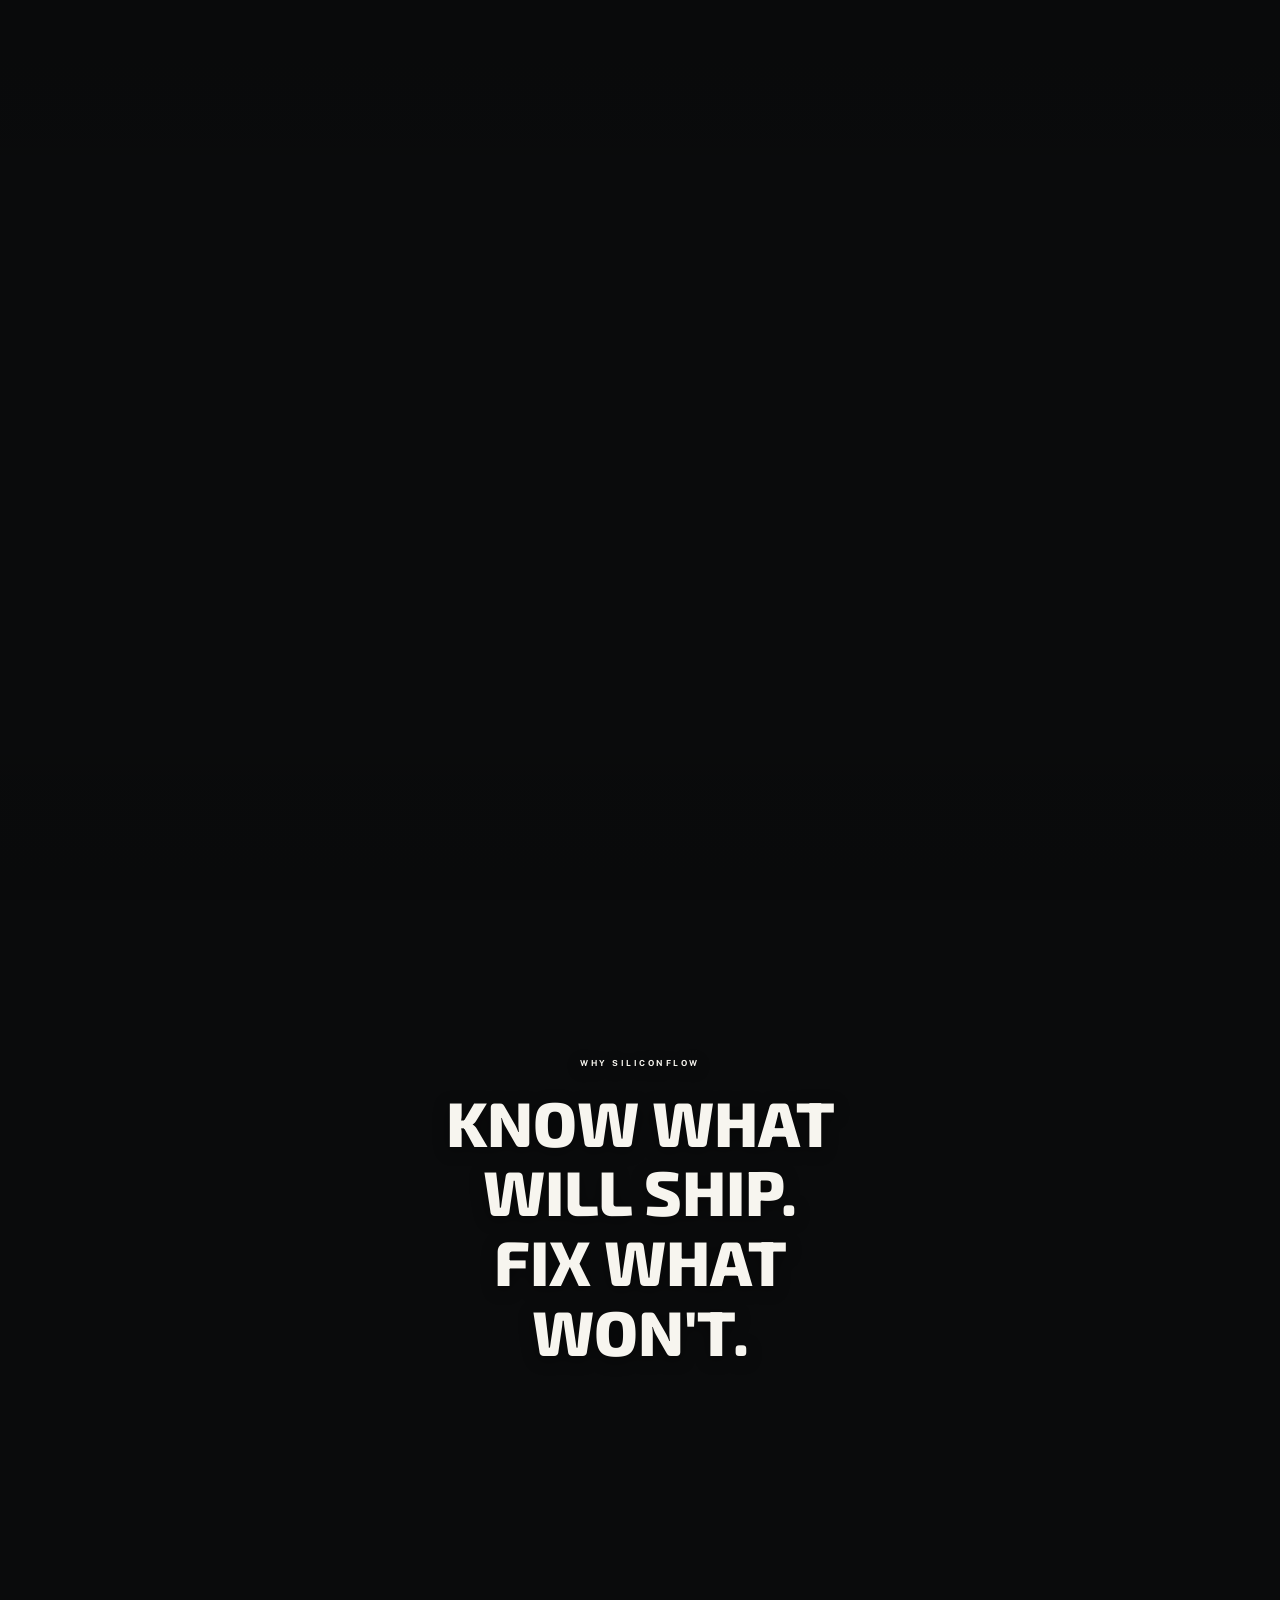
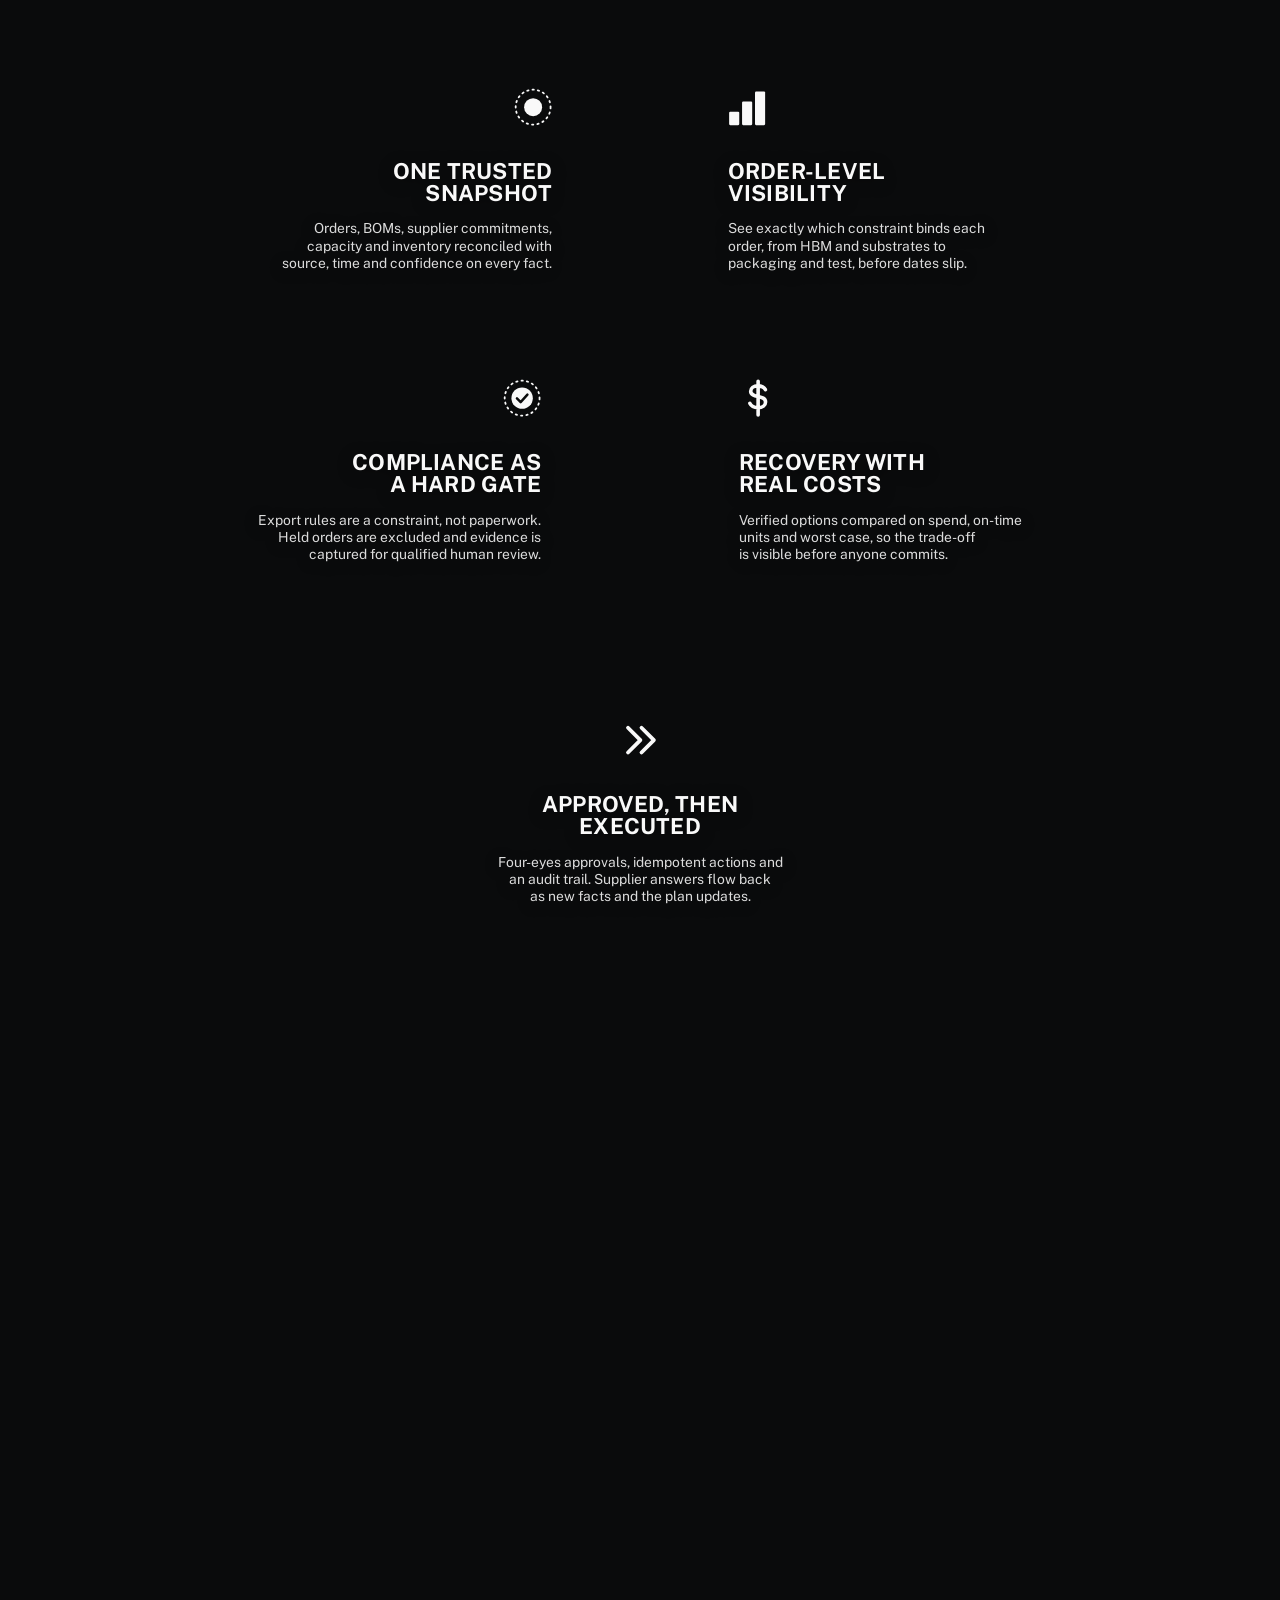
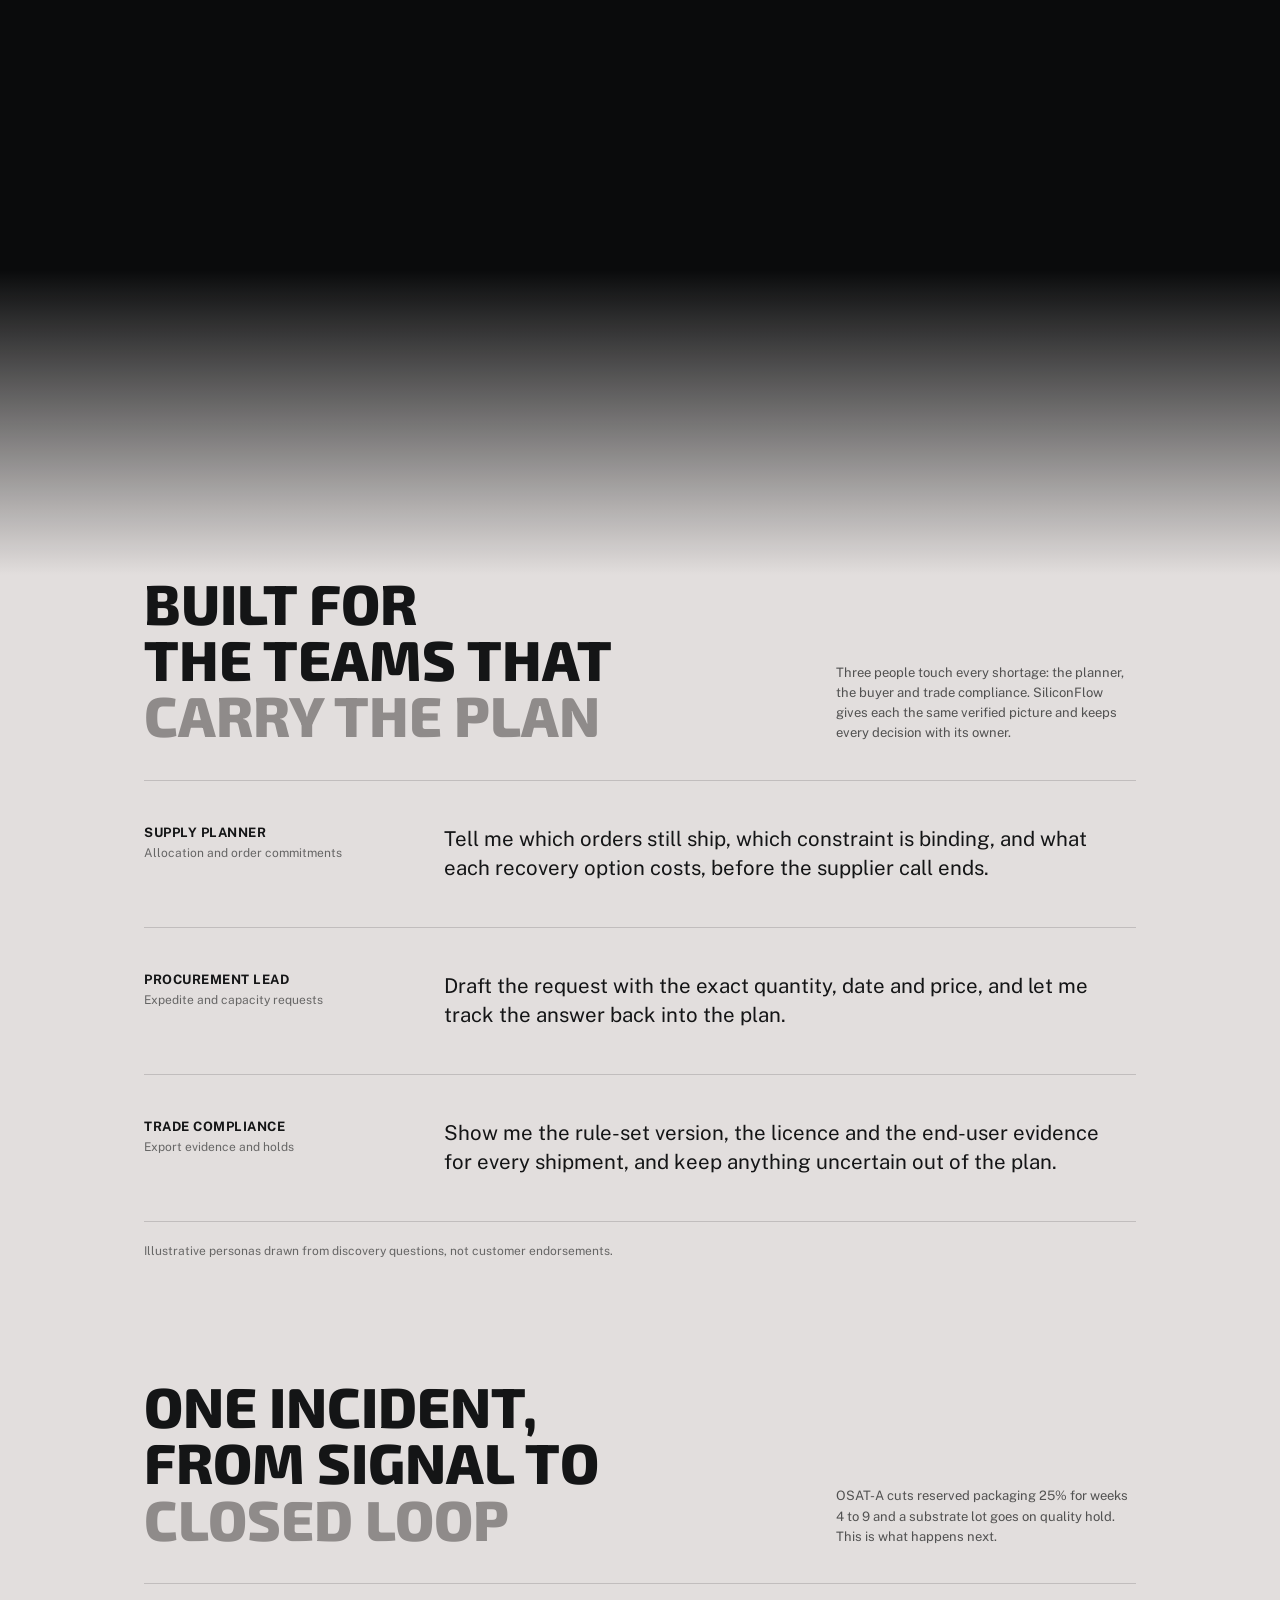
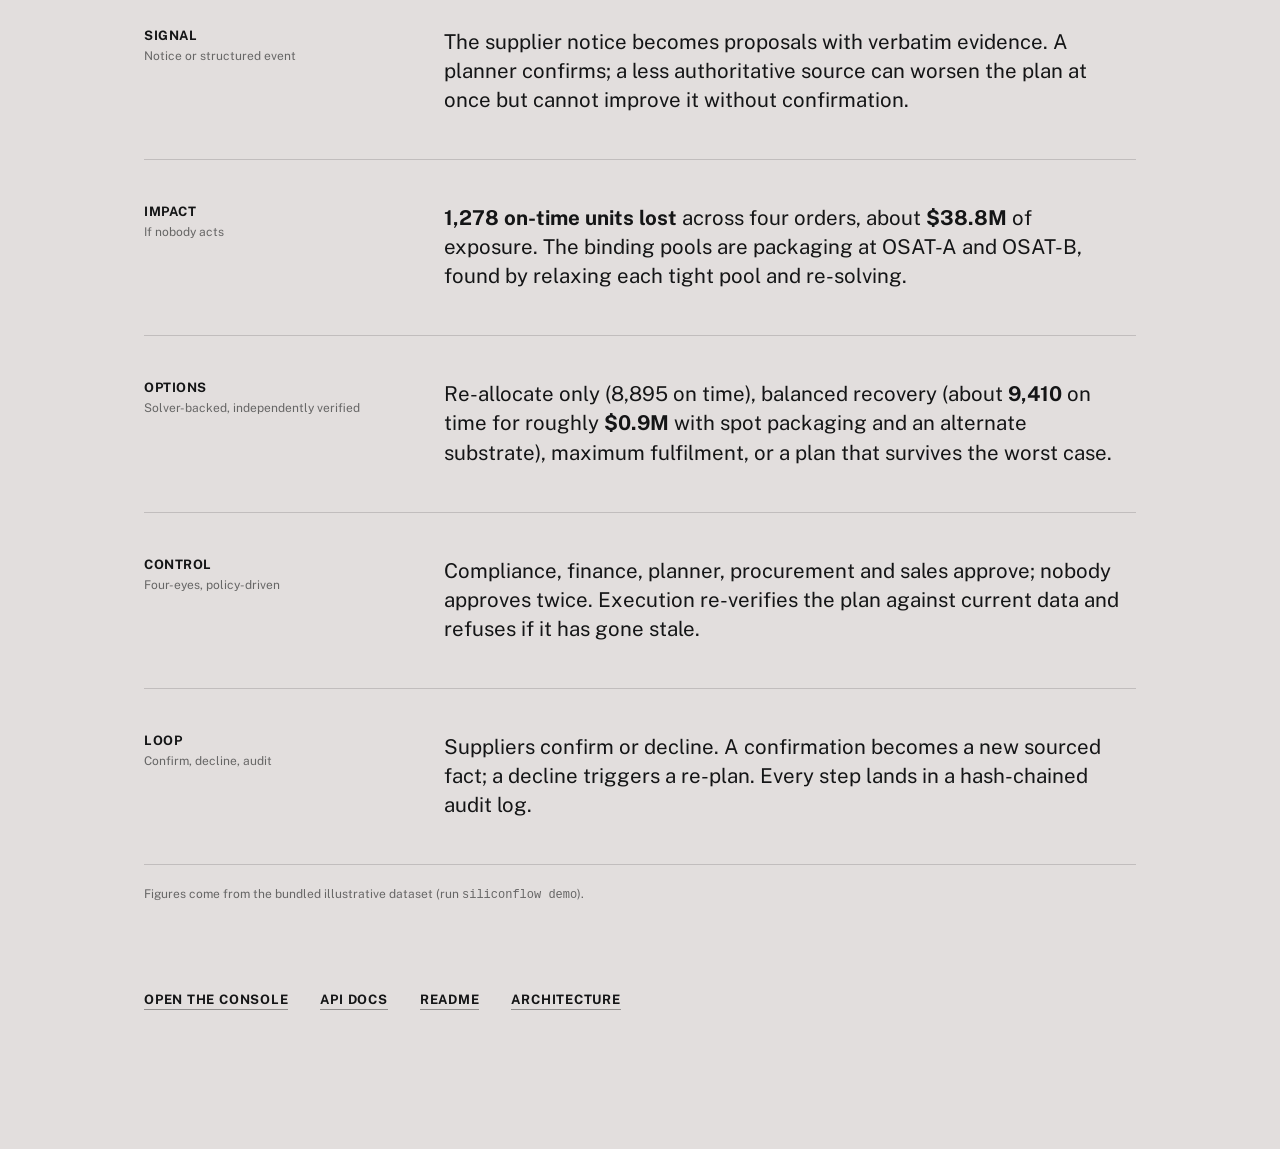
==== ui/index.html @ cd3d0f70 "feat(ui): scroll-scrubbed landing page Framework-free landing page: a sticky aerial freight clip is " ====
<!doctype html>
<html lang="en">
<head>
<meta charset="utf-8">
<meta name="viewport" content="width=device-width, initial-scale=1">
<title>SiliconFlow - Know what will ship. Fix what won't.</title>
<meta name="description" content="SiliconFlow is a constraint-aware control plane for semiconductor supply allocation and recovery: find the binding constraint, compare verified recovery options, and carry the approved one out with a full audit trail.">
<link rel="preconnect" href="https://fonts.googleapis.com">
<link rel="preconnect" href="https://fonts.gstatic.com" crossorigin>
<link href="https://fonts.googleapis.com/css2?family=Exo+2:wght@800&family=Public+Sans:wght@400;700&display=swap" rel="stylesheet">
<style>
  :root {
    --u: min(100vh / 800, 100vw / 716);          /* 1280x800 design frame; 800 design px = one viewport height */
    --cream: #F7F5EF;
    --white: #F9F9F9;
    --body: rgba(249, 249, 249, .88);
    --track: #0a0b0c;
    --cloud: #e2dedd;
    --ink: #141516;
    --display: "Exo 2", "Arial Black", Impact, system-ui, sans-serif;
    --ui: "Public Sans", system-ui, -apple-system, "Segoe UI", Roboto, sans-serif;
  }
  @media (max-width: 609px), (max-aspect-ratio: 1/1) { :root { --u: min(100vw / 390, 1.6px); } }

  * { box-sizing: border-box; }
  html { background: var(--cloud); }
  body { margin: 0; background: var(--cloud); color: var(--ink); font-family: var(--ui); overflow-x: hidden; -webkit-font-smoothing: antialiased; }

  /* ---------- track + sticky scene ---------- */
  .track { position: relative; background: var(--track); overflow-x: clip; min-height: 300vh; }
  .scene { position: sticky; top: 0; height: 100vh; height: 100lvh; overflow: hidden; background: var(--track); }
  .scene video { position: absolute; inset: 0; width: 100%; height: 100%; object-fit: cover; display: block; }
  .scene::after { content: ""; position: absolute; inset: 0; pointer-events: none;
    background: linear-gradient(to bottom, rgba(0,0,0,.12), rgba(0,0,0,.02) 22%, rgba(0,0,0,.02) 78%, rgba(0,0,0,.10)); }

  /* ---------- scrolling content ---------- */
  .content { position: absolute; top: 0; left: 0; right: 0; color: var(--white); z-index: 2; pointer-events: none; }
  .content a, .content * { pointer-events: auto; }
  .content, .content * { text-shadow: 0 calc(3 * var(--u)) calc(14 * var(--u)) rgba(0,0,0,.45); }

  .intro { position: absolute; top: calc(940vh / 8); left: 50%; transform: translateX(-50%); width: calc(1280 * var(--u)); text-align: center; }
  .eyebrow { margin: 0 0 calc(18 * var(--u)); font: 700 calc(7.4 * var(--u)) / 1.2 var(--ui); letter-spacing: .304em; color: var(--cream); text-transform: uppercase; }
  .headline { margin: 0; font: 800 calc(56 * var(--u)) / calc(62 * var(--u)) var(--display); text-transform: uppercase; color: var(--cream);
    text-shadow: 0 calc(12 * var(--u)) calc(32 * var(--u)) rgba(0,0,0,.5); }
  .headline span { display: block; white-space: nowrap; }

  .feat { position: absolute; width: calc(300 * var(--u)); }
  .feat .icon { display: block; width: calc(34 * var(--u)); height: calc(34 * var(--u)); margin-bottom: calc(30 * var(--u)); color: var(--white); }
  .feat .icon svg { width: 100%; height: 100%; display: block; overflow: visible; }
  .feat h3 { margin: 0 0 calc(14 * var(--u)); font: 700 calc(19.6 * var(--u)) / calc(20 * var(--u)) var(--ui); text-transform: uppercase; color: var(--white); letter-spacing: .01em; }
  .feat p { margin: 0; font: 400 calc(12.3 * var(--u)) / calc(15.4 * var(--u)) var(--ui); color: var(--body); }
  .feat h3 span, .feat p span { display: block; white-space: nowrap; }
  .feat.l { text-align: right; }
  .feat.l .icon { margin-left: auto; }
  .feat.r { text-align: left; }
  .feat.c { text-align: center; left: 50%; transform: translateX(-50%); }
  .feat.c .icon { margin-left: auto; margin-right: auto; }

  .r1.l { top: calc(1500vh / 8); left: calc(50% - 78 * var(--u) - 300 * var(--u)); }
  .r1.r { top: calc(1500vh / 8); left: calc(50% + 78 * var(--u)); }
  .r2.l { top: calc(1759vh / 8); left: calc(50% - 88 * var(--u) - 300 * var(--u)); }
  .r2.r { top: calc(1759vh / 8); left: calc(50% + 88 * var(--u)); }
  .r3.c { top: calc(2063vh / 8); }

  /* ---------- portrait ---------- */
  @media (max-width: 609px), (max-aspect-ratio: 1/1) {
    .content { padding: 112vh 22px 0; display: flex; flex-direction: column; align-items: center; }
    .intro, .feat { position: static; transform: none; width: auto; max-width: 100%; left: auto; top: auto; text-align: center; }
    .intro { margin-bottom: 24vh; }
    .headline { font-size: clamp(34px, calc(46 * var(--u)), 72px); line-height: 1.1; }
    .headline span { white-space: normal; }
    .eyebrow { font-size: 11px; }
    .feat + .feat { margin-top: 16vh; }
    .feat.l, .feat.r, .feat.c { text-align: center; left: auto; transform: none; }
    .feat .icon, .feat.l .icon { width: 40px; height: 40px; margin: 0 auto 22px; }
    .feat h3 { font-size: 20px; line-height: 1.15; margin-bottom: 12px; }
    .feat p { font-size: 14px; line-height: 1.5; }
    .feat h3 span, .feat p span { display: inline; white-space: normal; }
    .feat h3 span::after, .feat p span::after { content: " "; }
    .content, .content * { text-shadow: 0 2px 12px rgba(0,0,0,.5); }
    .headline { text-shadow: 0 6px 20px rgba(0,0,0,.5); }
  }

  /* ---------- text section ---------- */
  .trust { position: relative; z-index: 3; margin-top: -34vh; color: var(--ink); background: var(--cloud); }
  .trust::before { content: ""; position: absolute; left: 0; right: 0; top: 0; height: 34vh; transform: translateY(-100%); pointer-events: none;
    background: linear-gradient(to bottom, rgba(226,222,221,0), var(--cloud)); }
  .trust-in { max-width: 1120px; margin: 0 auto; padding: 0 64px 140px; }
  .trust-in > .block + .block { margin-top: 120px; }
  .thead { display: grid; grid-template-columns: 1fr 300px; gap: 40px; align-items: end; padding-bottom: 36px; border-bottom: 1px solid rgba(20,21,22,.16); }
  .thead h2 { margin: 0; font: 800 clamp(34px, 4.4vw, 60px) / 1 var(--display); text-transform: uppercase; }
  .thead h2 span { display: block; }
  .thead h2 span:last-child { color: #8f8b8a; }
  .thead p { margin: 0; font-size: 13px; line-height: 1.55; color: rgba(20,21,22,.7); }
  .row { display: grid; grid-template-columns: 260px 1fr; gap: 40px; padding: 44px 0; border-bottom: 1px solid rgba(20,21,22,.16); }
  .row .who b { display: block; font-size: 13px; font-weight: 700; text-transform: uppercase; letter-spacing: .04em; }
  .row .who i { display: block; margin-top: 6px; font-style: normal; font-size: 12px; color: rgba(20,21,22,.6); }
  .row q, .row .what { display: block; max-width: 680px; margin: 0; quotes: none; font-size: clamp(17px, 1.6vw, 21px); line-height: 1.42; font-weight: 400; }
  .row .what b { font-weight: 700; }
  .caption { margin: 22px 0 0; font-size: 12px; color: rgba(20,21,22,.6); }
  .foot { margin-top: 90px; display: flex; flex-wrap: wrap; gap: 12px 32px; font-size: 13px; font-weight: 700; text-transform: uppercase; letter-spacing: .06em; }
  .foot a { color: var(--ink); text-decoration: none; border-bottom: 1px solid rgba(20,21,22,.4); padding-bottom: 2px; }
  .foot a:hover { border-color: var(--ink); }
  @media (max-width: 760px) {
    .trust-in { padding: 0 22px 100px; }
    .thead { grid-template-columns: 1fr; gap: 18px; }
    .row { grid-template-columns: 1fr; gap: 14px; padding: 32px 0; }
  }
  @media (prefers-reduced-motion: reduce) { html { scroll-behavior: auto; } }
</style>
</head>
<body>

<main class="track" id="track">
  <div class="scene">
    <video id="clip" muted playsinline preload="auto" disablepictureinpicture
           poster="https://d2ol7oe51mr4n9.cloudfront.net/user_38xzZboKViGWJOttwIXH07lWA1P/5e018553-cb8a-420a-819f-fcdfa08e5df0.jpg"></video>
  </div>

  <div class="content" id="content">
    <header class="intro">
      <p class="eyebrow">Why SiliconFlow</p>
      <h1 class="headline"><span>Know what</span><span>will ship.</span><span>Fix what</span><span>won't.</span></h1>
    </header>

    <article class="feat r1 l">
      <span class="icon" aria-hidden="true"><svg viewBox="0 0 34 34" fill="none"><circle cx="17" cy="17" r="15.5" stroke="currentColor" stroke-width="1.6" stroke-dasharray="1.2 3.6" stroke-linecap="round"/><circle cx="17" cy="17" r="8" fill="currentColor"/></svg></span>
      <h3><span>One trusted</span><span>snapshot</span></h3>
      <p><span>Orders, BOMs, supplier commitments,</span><span>capacity and inventory reconciled with</span><span>source, time and confidence on every fact.</span></p>
    </article>
    <article class="feat r1 r">
      <span class="icon" aria-hidden="true"><svg viewBox="0 0 34 34" fill="currentColor"><rect x="1" y="21" width="9" height="12" rx="1"/><rect x="12.5" y="12" width="9" height="21" rx="1"/><rect x="24" y="3" width="9" height="30" rx="1"/></svg></span>
      <h3><span>Order-level</span><span>visibility</span></h3>
      <p><span>See exactly which constraint binds each</span><span>order, from HBM and substrates to</span><span>packaging and test, before dates slip.</span></p>
    </article>

    <article class="feat r2 l">
      <span class="icon" aria-hidden="true"><svg viewBox="0 0 34 34" fill="none"><circle cx="17" cy="17" r="15.5" stroke="currentColor" stroke-width="1.6" stroke-dasharray="1.2 3.6" stroke-linecap="round"/><circle cx="17" cy="17" r="9.5" fill="currentColor"/><path d="M12.4 17.2l3.3 3.3 6-6.6" stroke="#0a0b0c" stroke-width="2.2" stroke-linecap="round" stroke-linejoin="round"/></svg></span>
      <h3><span>Compliance as</span><span>a hard gate</span></h3>
      <p><span>Export rules are a constraint, not paperwork.</span><span>Held orders are excluded and evidence is</span><span>captured for qualified human review.</span></p>
    </article>
    <article class="feat r2 r">
      <span class="icon" aria-hidden="true"><svg viewBox="0 0 34 34" fill="none"><path d="M23.5 9.5c-1.2-2.2-3.7-3.4-6.7-3.4-3.9 0-6.4 1.9-6.4 4.7 0 6.6 13.2 3 13.2 9.6 0 3-2.7 5.1-6.8 5.1-3.3 0-6-1.4-7.2-3.9M17 2v30" stroke="currentColor" stroke-width="3.2" stroke-linecap="round"/></svg></span>
      <h3><span>Recovery with</span><span>real costs</span></h3>
      <p><span>Verified options compared on spend, on-time</span><span>units and worst case, so the trade-off</span><span>is visible before anyone commits.</span></p>
    </article>

    <article class="feat r3 c last">
      <span class="icon" aria-hidden="true"><svg viewBox="0 0 34 34" fill="none"><path d="M6 6l11 11L6 28M18 6l11 11-11 11" stroke="currentColor" stroke-width="3.4" stroke-linecap="round" stroke-linejoin="round"/></svg></span>
      <h3><span>Approved, then</span><span>executed</span></h3>
      <p><span>Four-eyes approvals, idempotent actions and</span><span>an audit trail. Supplier answers flow back</span><span>as new facts and the plan updates.</span></p>
    </article>
  </div>
</main>

<section class="trust" id="trust">
  <div class="trust-in">
    <div class="block">
      <div class="thead">
        <h2><span>Built for</span><span>the teams that</span><span>carry the plan</span></h2>
        <p>Three people touch every shortage: the planner, the buyer and trade compliance. SiliconFlow gives each the same verified picture and keeps every decision with its owner.</p>
      </div>
      <div class="row"><div class="who"><b>Supply planner</b><i>Allocation and order commitments</i></div>
        <p class="what" style="margin:0">Tell me which orders still ship, which constraint is binding, and what each recovery option costs, before the supplier call ends.</p></div>
      <div class="row"><div class="who"><b>Procurement lead</b><i>Expedite and capacity requests</i></div>
        <p class="what" style="margin:0">Draft the request with the exact quantity, date and price, and let me track the answer back into the plan.</p></div>
      <div class="row"><div class="who"><b>Trade compliance</b><i>Export evidence and holds</i></div>
        <p class="what" style="margin:0">Show me the rule-set version, the licence and the end-user evidence for every shipment, and keep anything uncertain out of the plan.</p></div>
      <p class="caption">Illustrative personas drawn from discovery questions, not customer endorsements.</p>
    </div>

    <div class="block">
      <div class="thead">
        <h2><span>One incident,</span><span>from signal to</span><span>closed loop</span></h2>
        <p>OSAT-A cuts reserved packaging 25% for weeks 4 to 9 and a substrate lot goes on quality hold. This is what happens next.</p>
      </div>
      <div class="row"><div class="who"><b>Signal</b><i>Notice or structured event</i></div>
        <p class="what" style="margin:0">The supplier notice becomes proposals with verbatim evidence. A planner confirms; a less authoritative source can worsen the plan at once but cannot improve it without confirmation.</p></div>
      <div class="row"><div class="who"><b>Impact</b><i>If nobody acts</i></div>
        <p class="what" style="margin:0"><b>1,278 on-time units lost</b> across four orders, about <b>$38.8M</b> of exposure. The binding pools are packaging at OSAT-A and OSAT-B, found by relaxing each tight pool and re-solving.</p></div>
      <div class="row"><div class="who"><b>Options</b><i>Solver-backed, independently verified</i></div>
        <p class="what" style="margin:0">Re-allocate only (8,895 on time), balanced recovery (about <b>9,410</b> on time for roughly <b>$0.9M</b> with spot packaging and an alternate substrate), maximum fulfilment, or a plan that survives the worst case.</p></div>
      <div class="row"><div class="who"><b>Control</b><i>Four-eyes, policy-driven</i></div>
        <p class="what" style="margin:0">Compliance, finance, planner, procurement and sales approve; nobody approves twice. Execution re-verifies the plan against current data and refuses if it has gone stale.</p></div>
      <div class="row"><div class="who"><b>Loop</b><i>Confirm, decline, audit</i></div>
        <p class="what" style="margin:0">Suppliers confirm or decline. A confirmation becomes a new sourced fact; a decline triggers a re-plan. Every step lands in a hash-chained audit log.</p></div>
      <p class="caption">Figures come from the bundled illustrative dataset (run <code>siliconflow demo</code>).</p>
    </div>

    <nav class="foot" aria-label="Project links">
      <a href="console/">Open the console</a>
      <a href="/docs">API docs</a>
      <a href="https://github.com/aadhi0612/supply-chain-techxconf#readme">README</a>
      <a href="https://github.com/aadhi0612/supply-chain-techxconf/blob/main/docs/ARCHITECTURE.md">Architecture</a>
    </nav>
  </div>
</section>

<script>
(() => {
  const SRC_1080 = "https://d2ol7oe51mr4n9.cloudfront.net/user_38xzZboKViGWJOttwIXH07lWA1P/e02bb27f-80d8-445f-a03e-1b609dac4261.mp4";
  const SRC_720  = "https://d2ol7oe51mr4n9.cloudfront.net/user_38xzZboKViGWJOttwIXH07lWA1P/e8eb434f-d097-4b1b-b9e6-c8b46fa43040.mp4";
  const REC = new URLSearchParams(location.search).has("rec");
  const $ = (s) => document.querySelector(s);
  const track = $("#track"), video = $("#clip"), last = $(".feat.last");
  const clamp = (v, a = 0, b = 1) => Math.min(b, Math.max(a, v));
  const saveData = !!(navigator.connection && navigator.connection.saveData);
  const reduce = matchMedia("(prefers-reduced-motion: reduce)").matches;

  video.muted = true;
  video.src = (innerWidth <= 900 || saveData) ? SRC_720 : SRC_1080;
  video.load();

  let end = 1, knee = 0.5, dur = 5.04, cur = 0, target = 0;
  const trackTop = () => track.getBoundingClientRect().top + scrollY;

  function measure() {
    const vh = innerHeight, top = trackTop();
    const lastBottom = last.getBoundingClientRect().bottom + scrollY - top;
    end = lastBottom + 0.75 * vh;
    knee = lastBottom / end;
    track.style.height = (end + vh) + "px";
  }
  function clipProgress(p) {            // camera climbs only while text is on screen; clouds take over afterwards
    return p < knee ? (p / knee) * 0.46 : 0.46 + ((p - knee) / (1 - knee)) * 0.54;
  }
  function progressFromScroll() { return clamp((scrollY - trackTop()) / end); }
  function targetTime(p) { return clipProgress(p) * (dur - 1 / 48); }

  function seek() {
    if (!video.seeking && Math.abs(cur - video.currentTime) > 1 / 60) video.currentTime = cur;
  }
  function frame() {
    target = targetTime(progressFromScroll());
    cur = reduce ? target : cur + (target - cur) * 0.22;
    seek();
    requestAnimationFrame(frame);
  }
  video.addEventListener("seeked", seek);
  video.addEventListener("loadedmetadata", () => { if (isFinite(video.duration)) dur = video.duration; video.pause(); measure(); });

  addEventListener("resize", measure);
  addEventListener("load", measure);
  if (document.fonts && document.fonts.ready) document.fonts.ready.then(measure);
  measure();

  if (REC) {
    // Deterministic driver for frame-by-frame recording: 6.5 s, hold to 3%, even ease to 94%, hold.
    const carrier = document.createElement("div");
    carrier.style.cssText = "position:fixed;opacity:.03;pointer-events:none;width:0;height:0";
    document.body.appendChild(carrier);
    const anim = carrier.animate([
      { opacity: 0.03, offset: 0 },
      { opacity: 0.03, offset: 0.05, easing: "cubic-bezier(.45,.05,.55,.95)" },
      { opacity: 0.94, offset: 0.92 },
      { opacity: 0.94, offset: 1 },
    ], { duration: 6500, fill: "both" });
    const range = () => end + 0.9 * innerHeight;       // runs past the track so the text section scrolls in
    const apply = () => scrollTo(0, trackTop() + parseFloat(getComputedStyle(carrier).opacity) * range());
    (function loop() { apply(); requestAnimationFrame(loop); })();
    window.__recTime = (v, t) => {
      anim.pause(); anim.currentTime = t * 1000; apply();
      cur = target = targetTime(progressFromScroll());
      return cur;
    };
  } else {
    // keep Safari/iOS from ignoring seeks until the first user gesture
    const prime = () => { video.play().then(() => video.pause()).catch(() => {}); };
    addEventListener("touchstart", prime, { once: true, passive: true });
  }
  requestAnimationFrame(frame);
})();
</script>
</body>
</html>
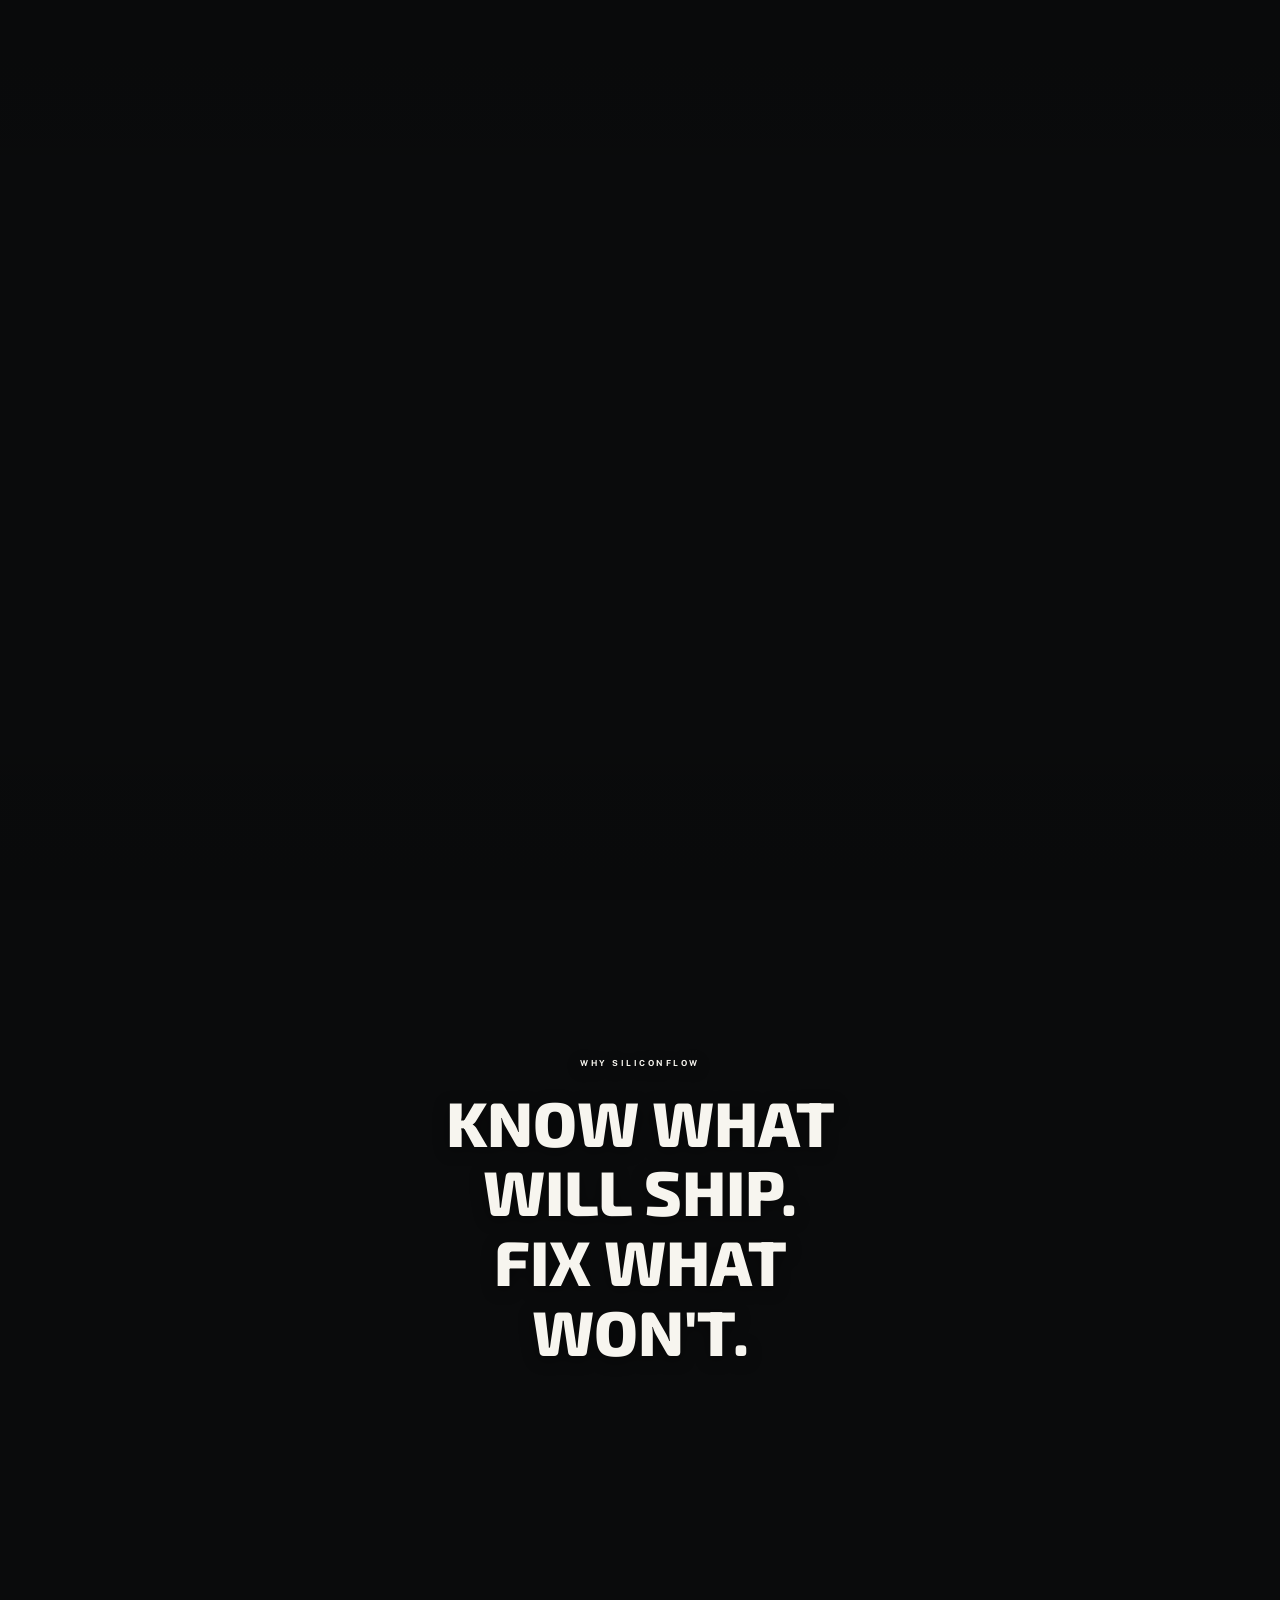
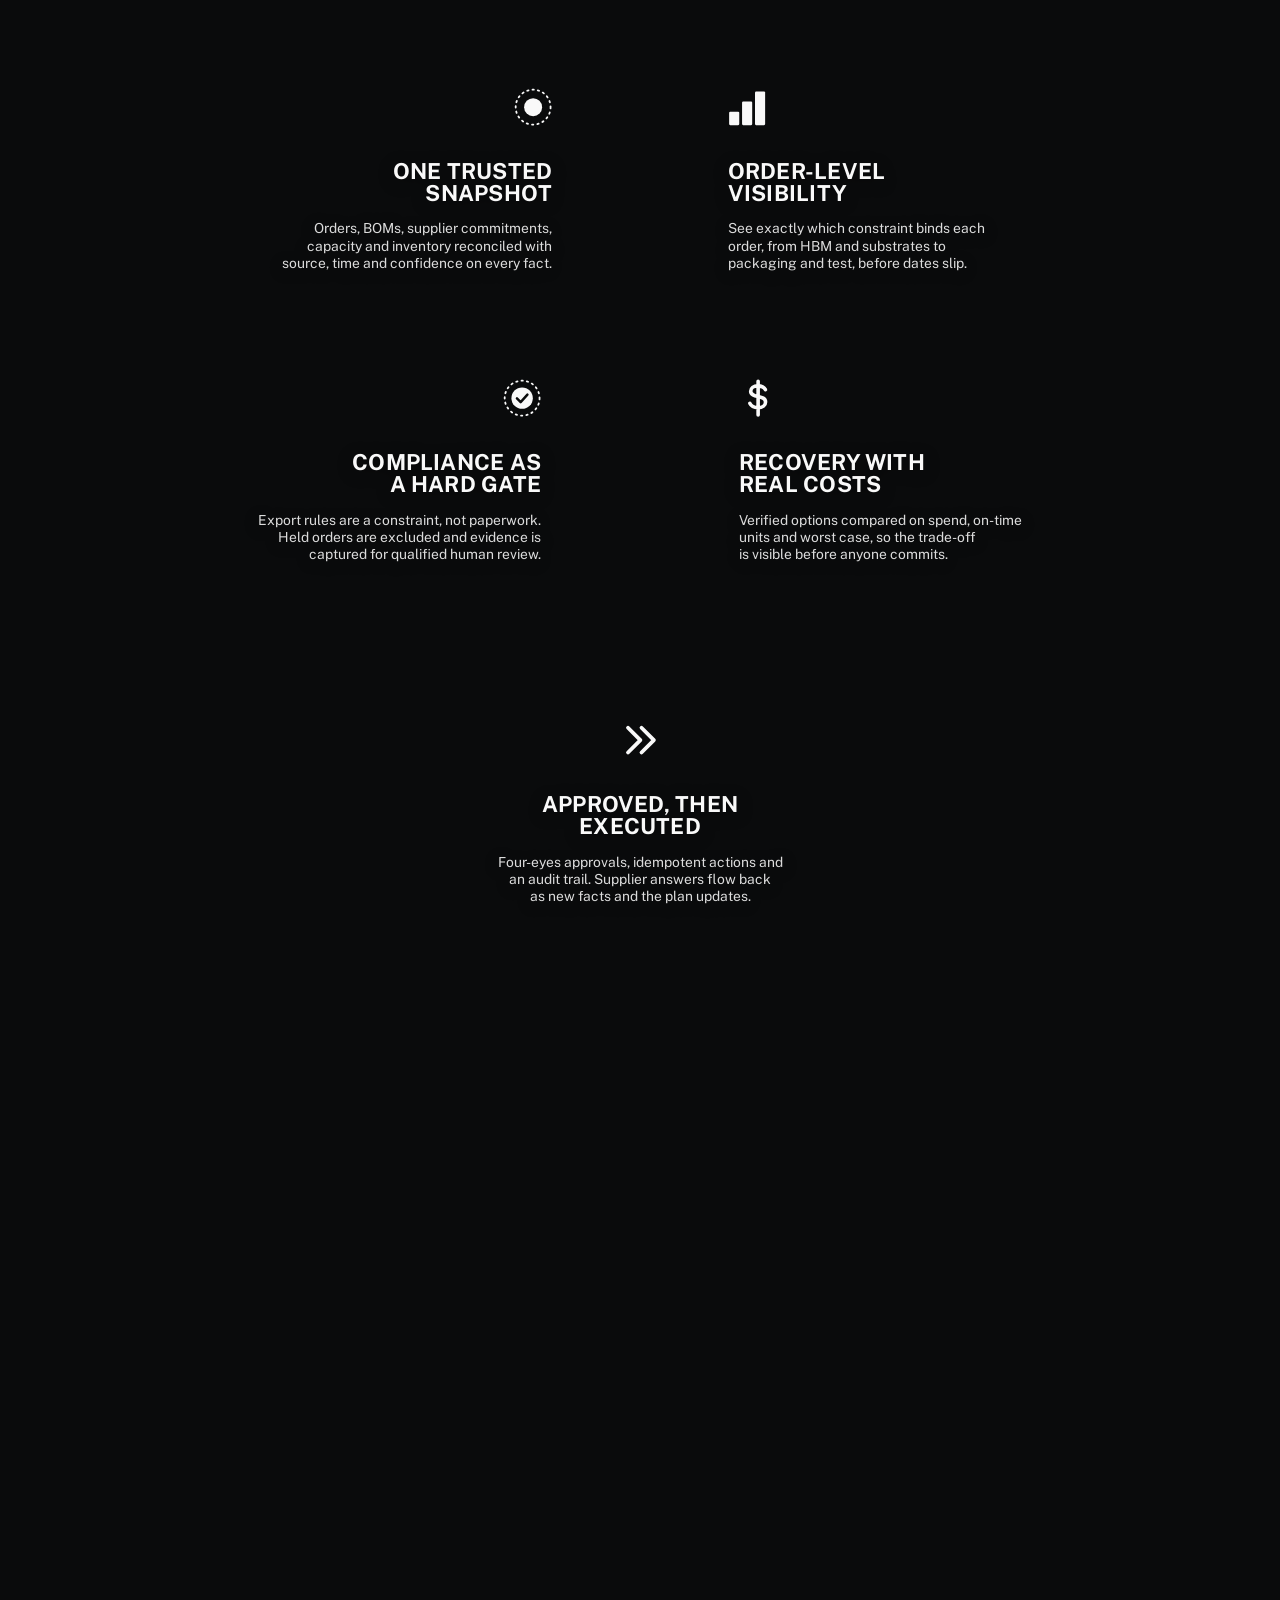
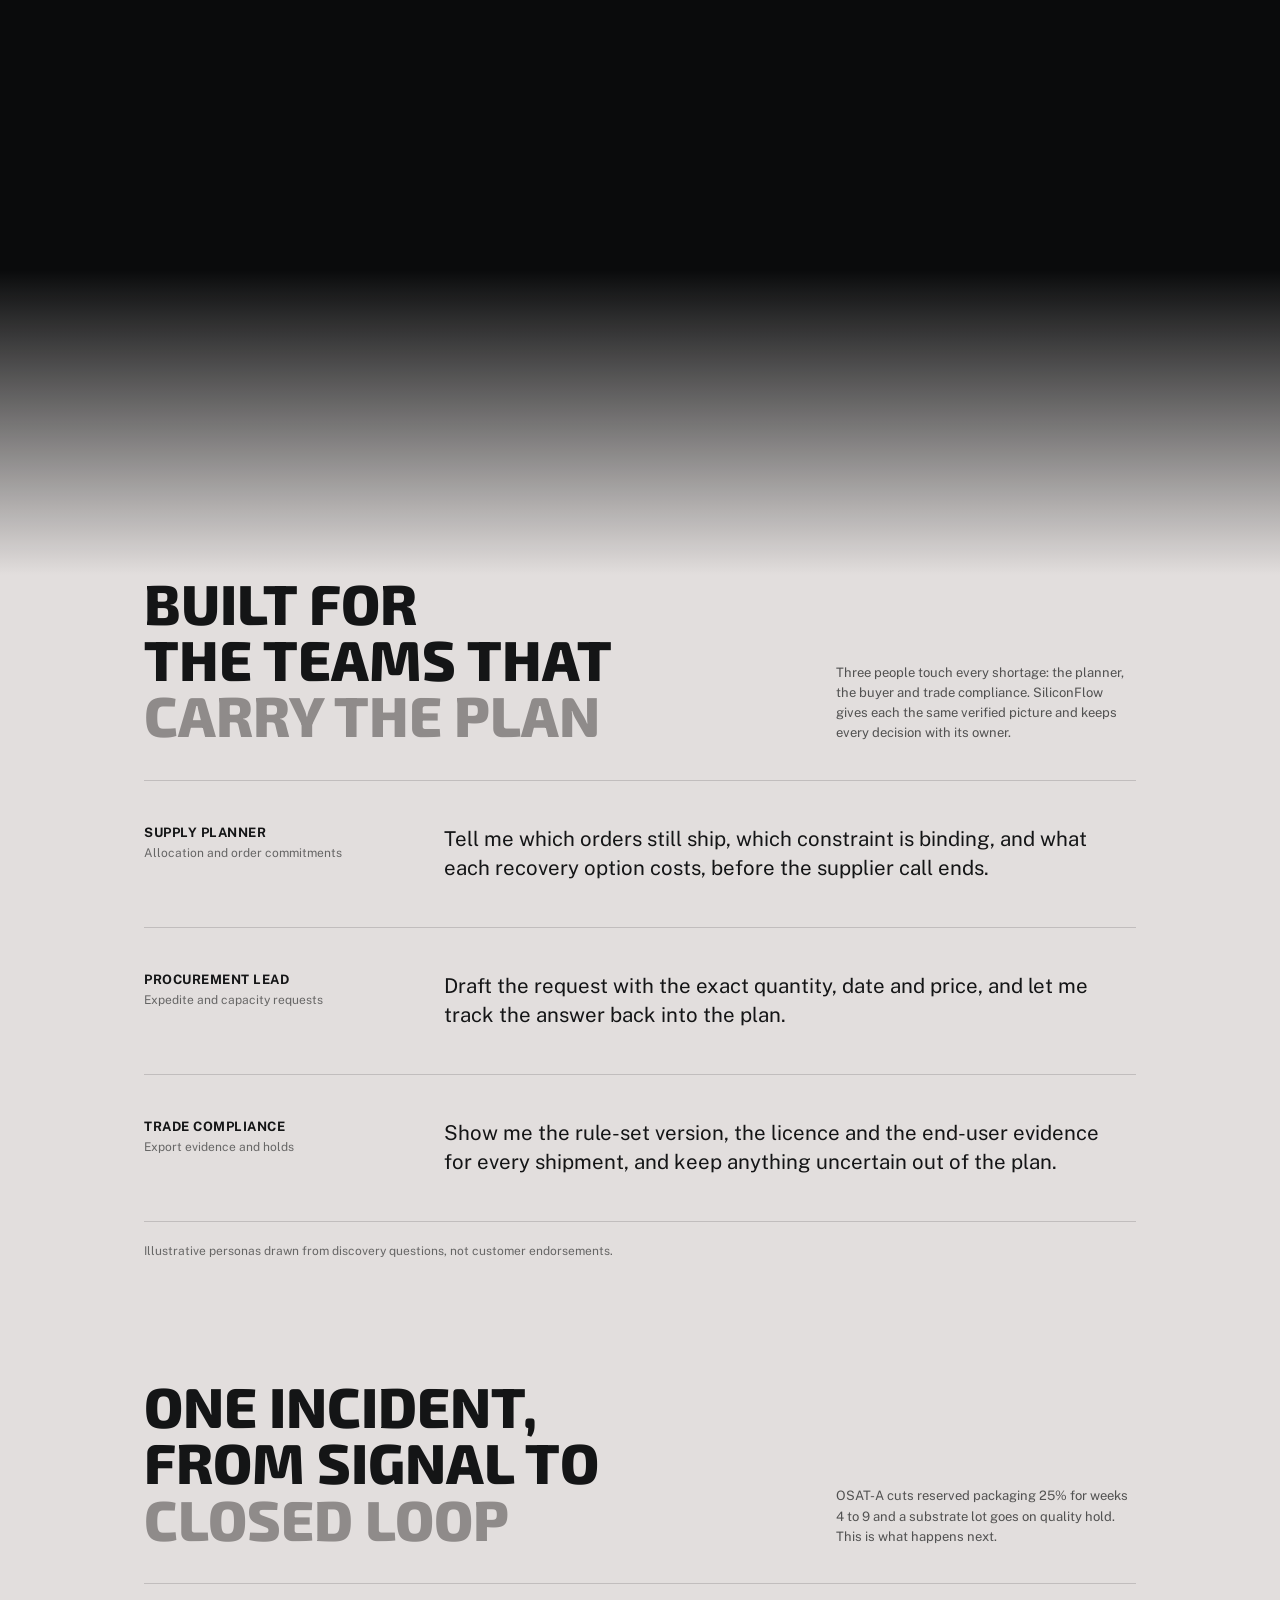
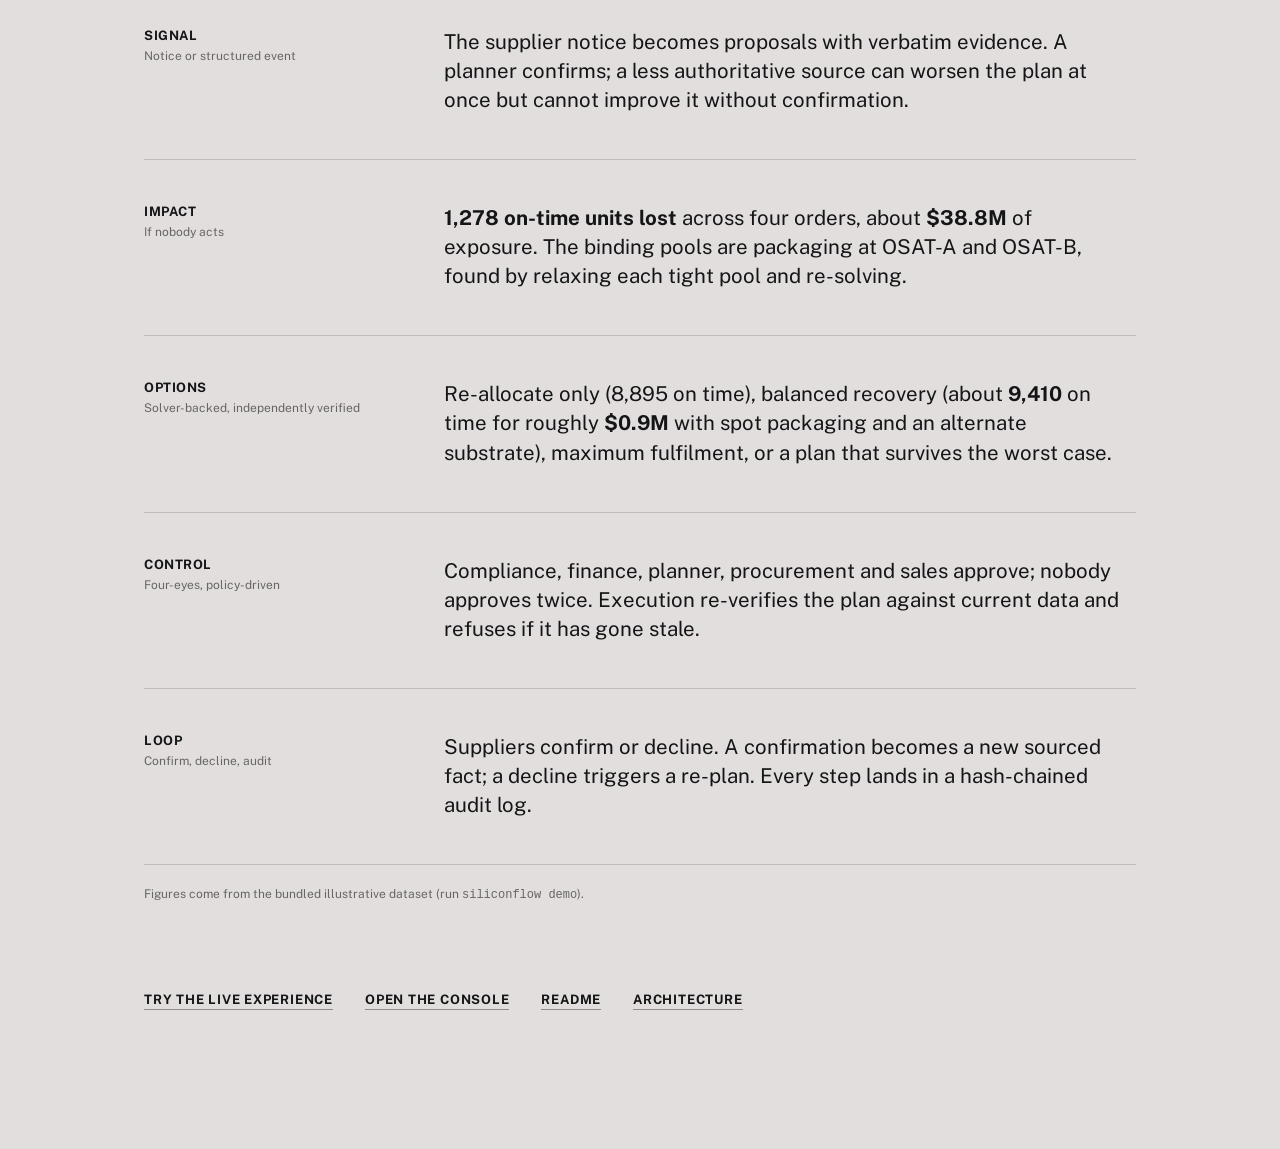
==== commit b1754f2f: "feat(ui): server-free Experience tab (track, trace, disrupt, ledger) A static walkthrough that repla" ====
--- a/ui/index.html
+++ b/ui/index.html
@@ -188,8 +188,8 @@
     </div>
 
     <nav class="foot" aria-label="Project links">
+      <a href="experience/">Try the live experience</a>
       <a href="console/">Open the console</a>
-      <a href="/docs">API docs</a>
       <a href="https://github.com/aadhi0612/supply-chain-techxconf#readme">README</a>
       <a href="https://github.com/aadhi0612/supply-chain-techxconf/blob/main/docs/ARCHITECTURE.md">Architecture</a>
     </nav>
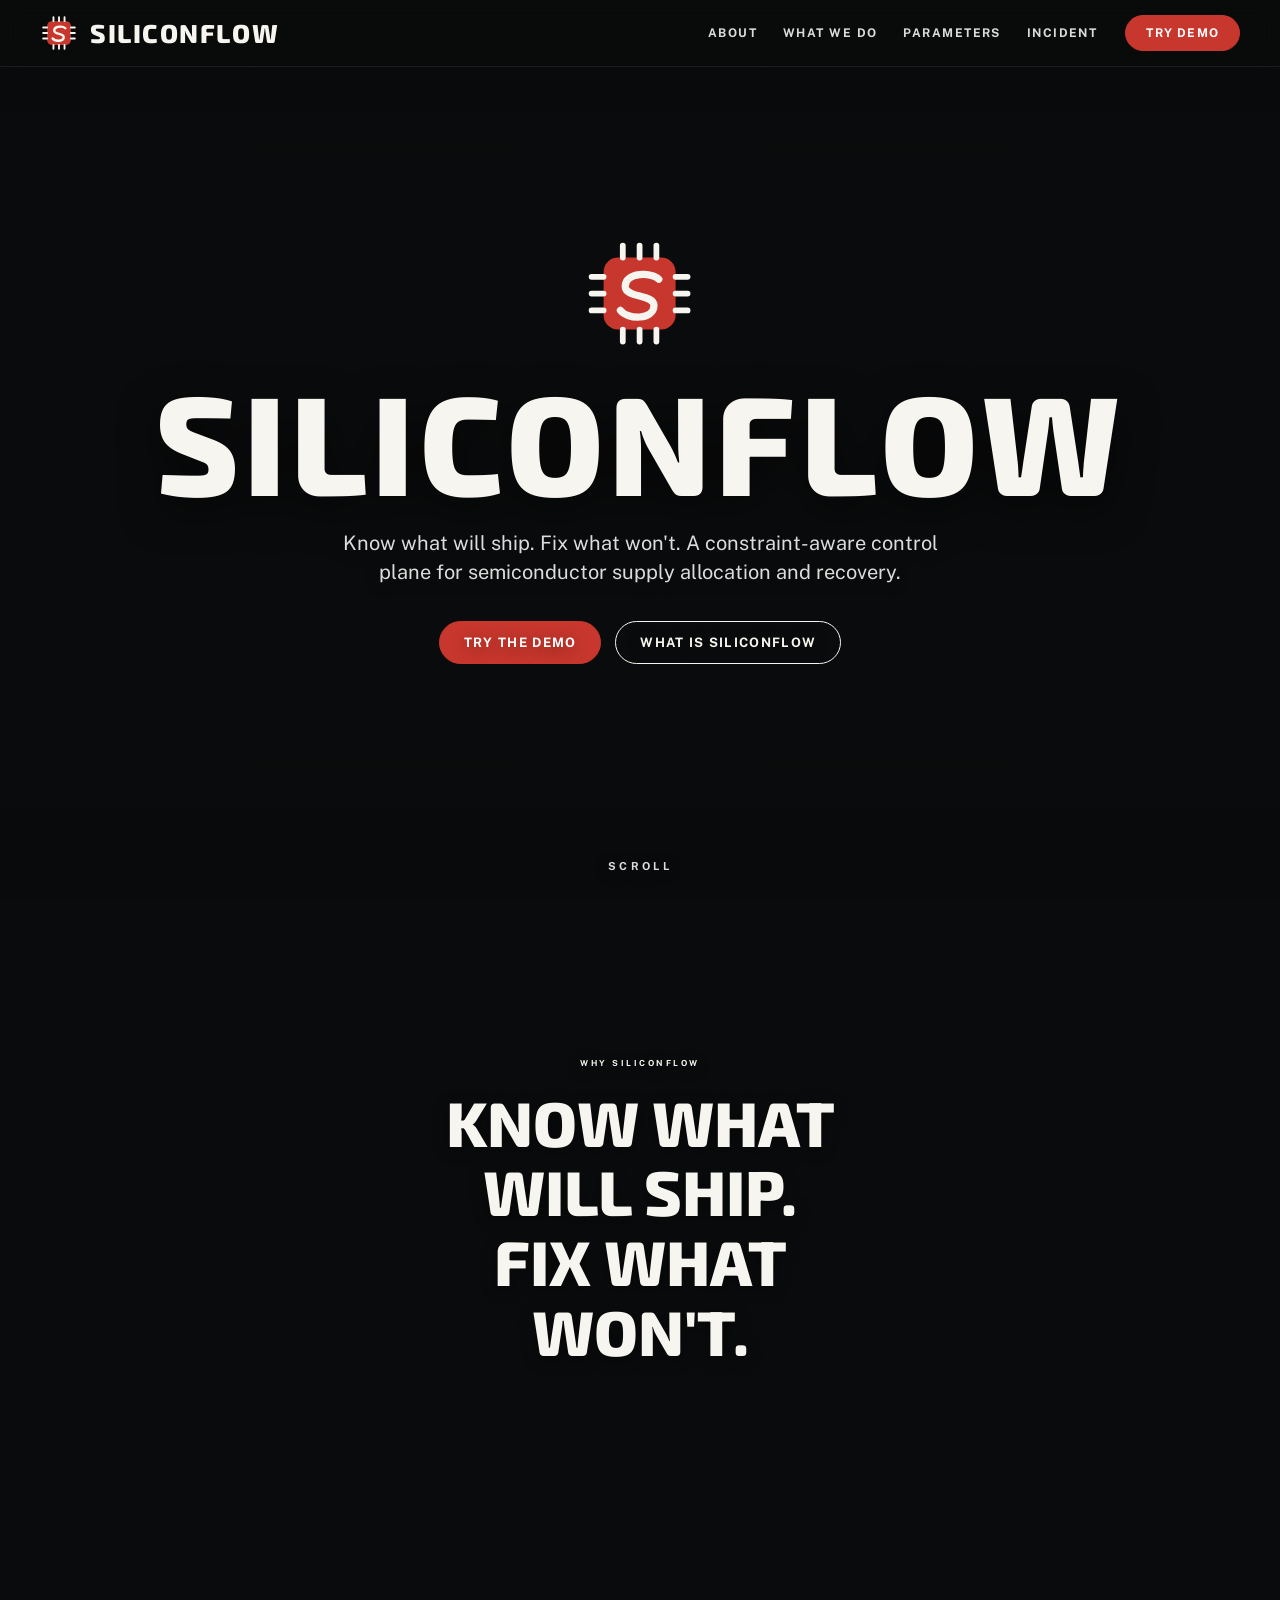
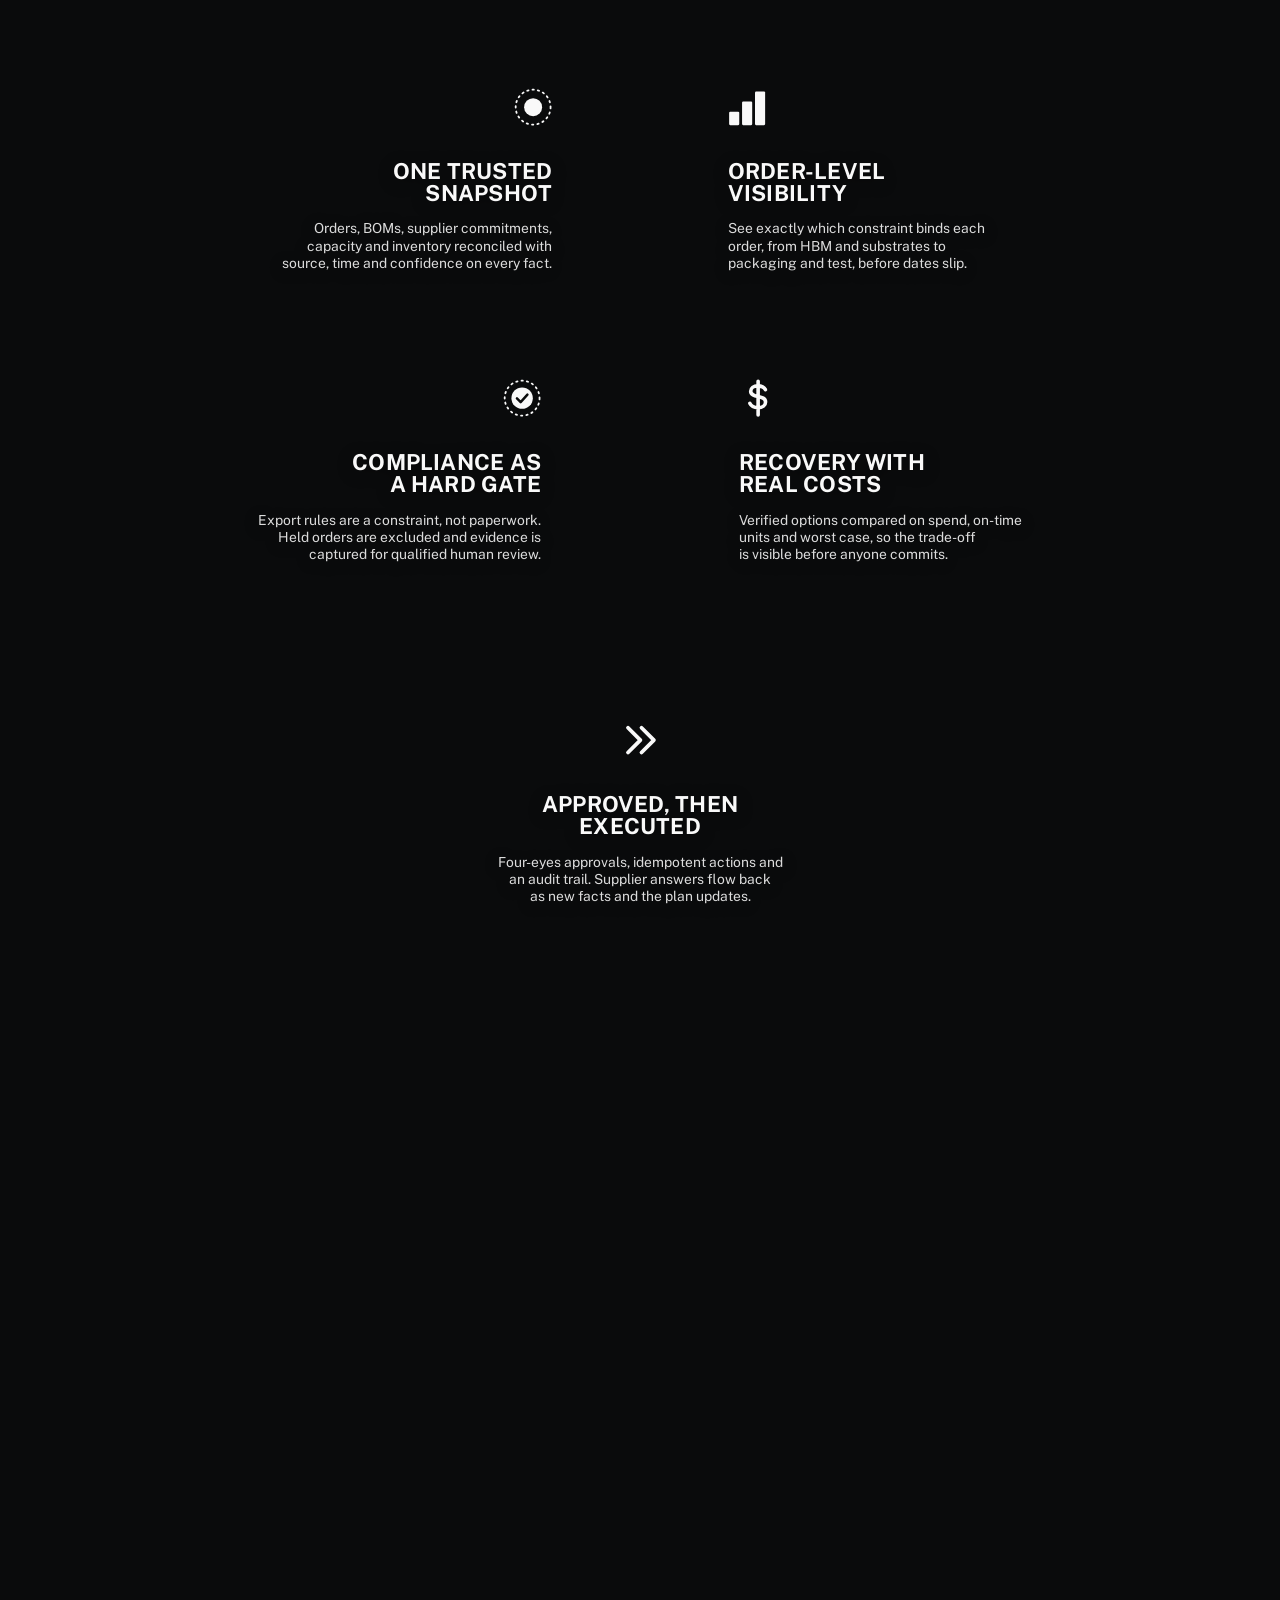
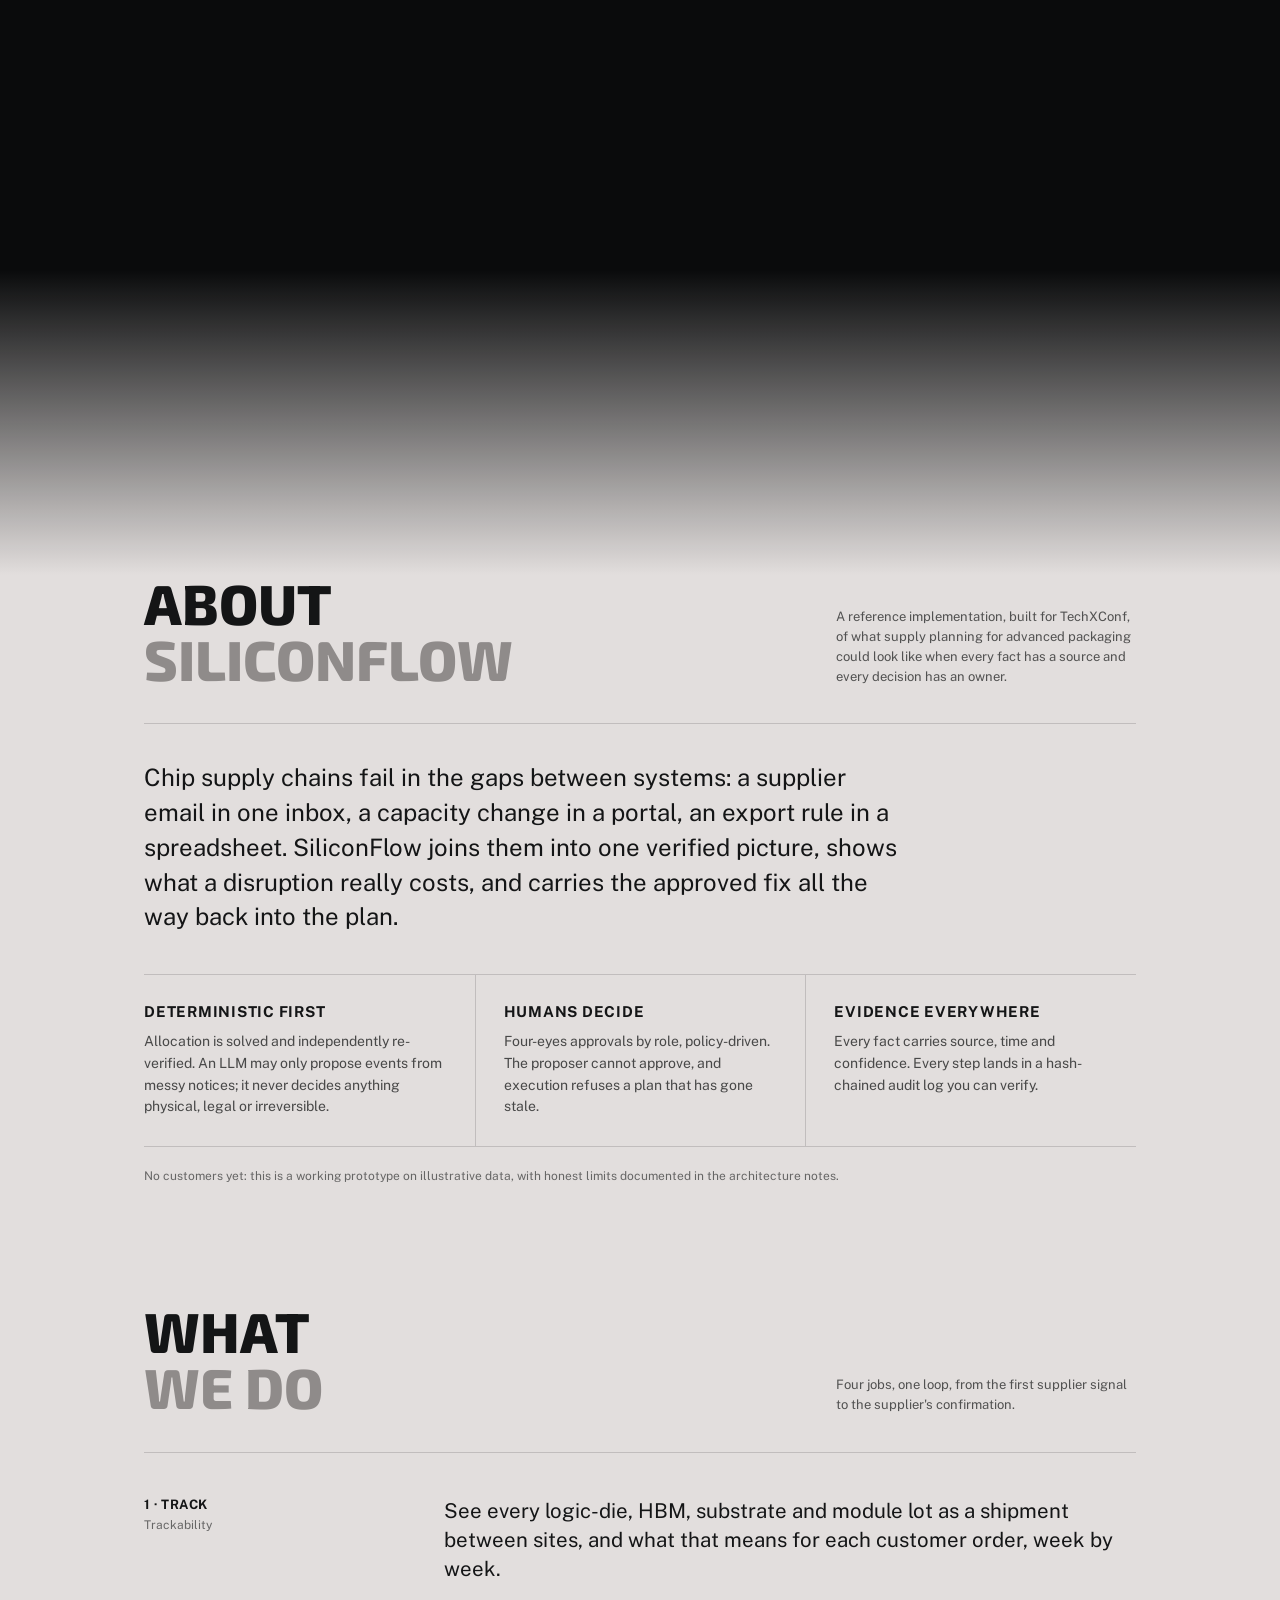
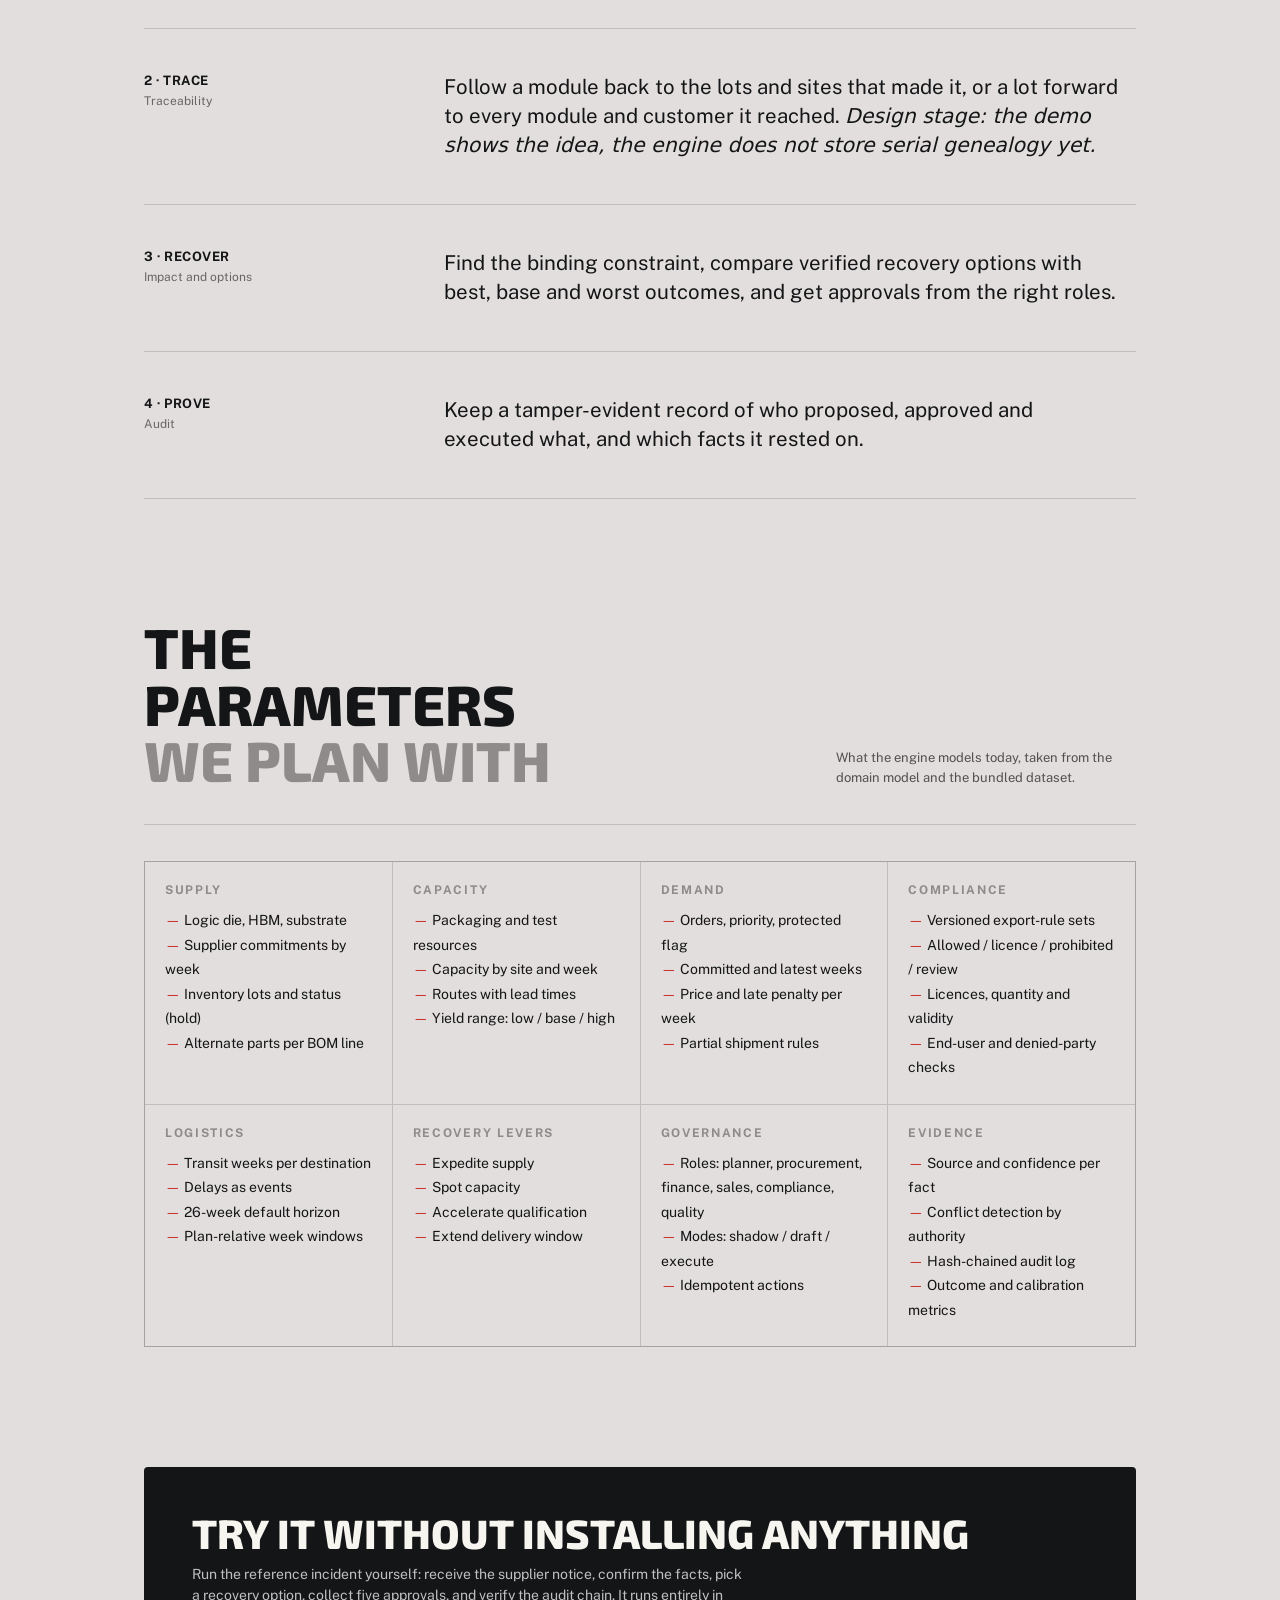
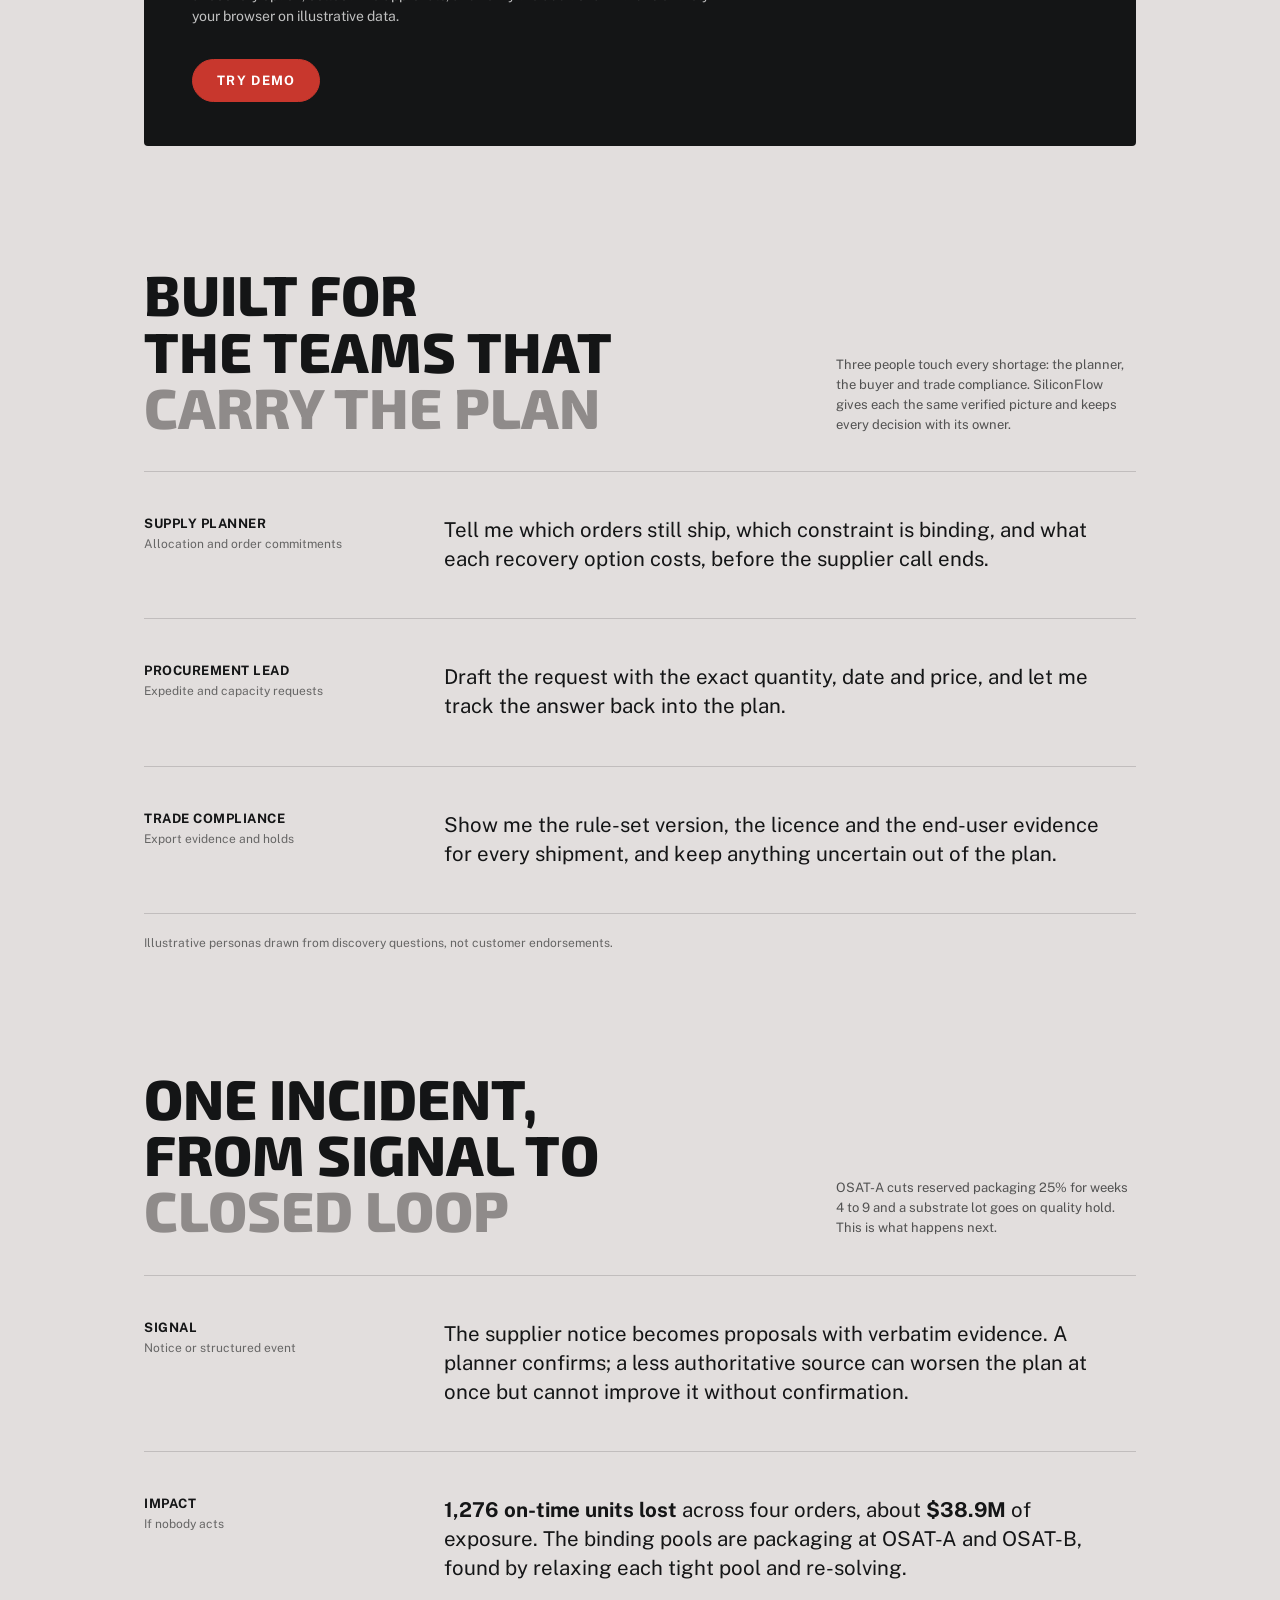
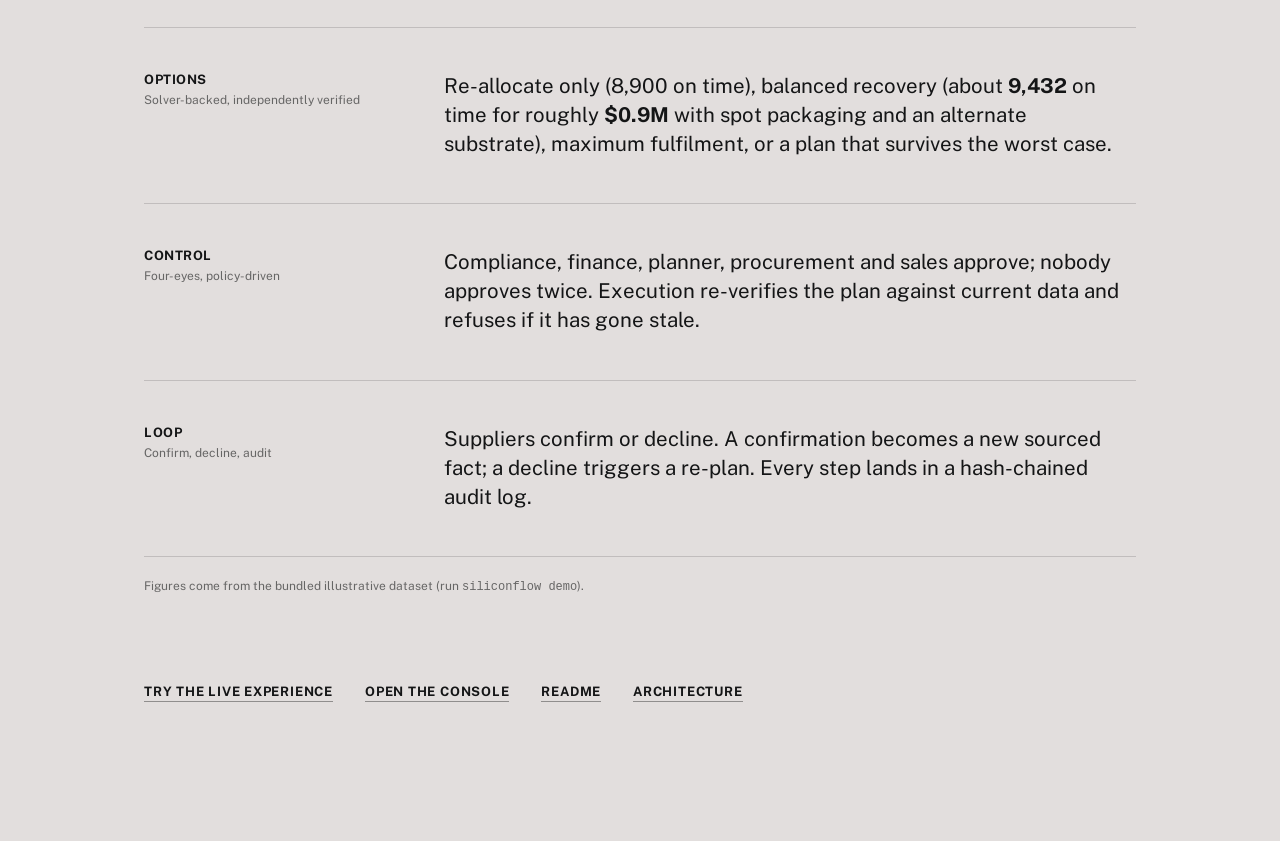
==== commit b3b03d37: "feat(ui): landing logo, hero, About / What we do / Parameters, Try demo The first screen was an empt" ====
--- a/ui/index.html
+++ b/ui/index.html
@@ -106,11 +106,57 @@
     .thead { grid-template-columns: 1fr; gap: 18px; }
     .row { grid-template-columns: 1fr; gap: 14px; padding: 32px 0; }
   }
+
+  /* ---------- nav + hero ---------- */
+  .logo { display: inline-flex; align-items: center; gap: 12px; color: var(--cream); text-decoration: none; }
+  .logo svg { width: 38px; height: 38px; flex: none; }
+  .logo b { font: 800 26px/1 var(--display); letter-spacing: .06em; text-transform: uppercase; }
+  .topnav { position: fixed; top: 0; left: 0; right: 0; z-index: 10; display: flex; align-items: center; gap: 28px; padding: 14px 40px;
+    background: rgba(10,11,12,.55); -webkit-backdrop-filter: blur(10px); backdrop-filter: blur(10px); border-bottom: 1px solid rgba(255,255,255,.08); }
+  .topnav .links { display: flex; gap: 26px; margin-left: auto; }
+  .topnav .links a { color: var(--body); text-decoration: none; font: 700 12px/1 var(--ui); letter-spacing: .12em; text-transform: uppercase; }
+  .topnav .links a:hover { color: #fff; }
+  .btn { display: inline-block; text-decoration: none; font: 700 13px/1 var(--ui); letter-spacing: .1em; text-transform: uppercase; padding: 14px 24px; border-radius: 999px; border: 1.5px solid var(--cream); color: var(--cream); }
+  .btn.solid { background: #c8372d; border-color: #c8372d; color: #fff; }
+  .btn:hover { filter: brightness(1.12); }
+  .topnav .btn { padding: 11px 20px; font-size: 12px; }
+  .hero { position: absolute; top: 0; left: 0; right: 0; height: 100vh; display: flex; flex-direction: column; align-items: center; justify-content: center; text-align: center; padding: 0 24px; }
+  .hero .mark { width: clamp(72px, 9vw, 120px); height: auto; margin-bottom: 22px; }
+  .hero h1 { margin: 0; font: 800 clamp(48px, 11vw, 168px) / .95 var(--display); letter-spacing: .03em; text-transform: uppercase; color: var(--cream); text-shadow: 0 12px 40px rgba(0,0,0,.55); }
+  .hero p { margin: 22px 0 0; max-width: 640px; font: 400 clamp(15px, 1.6vw, 20px) / 1.45 var(--ui); color: var(--body); }
+  .hero .cta { display: flex; gap: 14px; margin-top: 34px; flex-wrap: wrap; justify-content: center; }
+  .hero .scroll { position: absolute; bottom: 28px; font: 700 11px/1 var(--ui); letter-spacing: .3em; text-transform: uppercase; color: var(--body); }
+  @media (max-width: 760px) { .topnav { padding: 12px 16px; gap: 12px; } .topnav .links a { display: none; } .logo b { font-size: 20px; } .logo svg { width: 30px; height: 30px; } }
+  html { scroll-behavior: smooth; } .trust .block, .trust .band { scroll-margin-top: 90px; }
+
+  /* ---------- about / what / parameters ---------- */
+  .lead { max-width: 760px; margin: 36px 0 0; font-size: clamp(18px, 1.9vw, 24px); line-height: 1.45; }
+  .pillars { display: grid; grid-template-columns: repeat(3, 1fr); gap: 0; margin-top: 40px; border-top: 1px solid rgba(20,21,22,.16); }
+  .pillars > div { padding: 28px 28px 28px 0; border-bottom: 1px solid rgba(20,21,22,.16); }
+  .pillars > div + div { padding-left: 28px; border-left: 1px solid rgba(20,21,22,.16); }
+  .pillars h3 { margin: 0 0 10px; font: 700 15px/1.2 var(--ui); text-transform: uppercase; letter-spacing: .05em; }
+  .pillars p { margin: 0; font-size: 14px; line-height: 1.55; color: rgba(20,21,22,.75); }
+  .params { display: grid; grid-template-columns: repeat(4, 1fr); gap: 1px; margin-top: 36px; background: rgba(20,21,22,.16); border: 1px solid rgba(20,21,22,.16); }
+  .params > div { background: var(--cloud); padding: 22px 20px 24px; }
+  .params h4 { margin: 0 0 12px; font: 700 12px/1 var(--ui); letter-spacing: .14em; text-transform: uppercase; color: #8f8b8a; }
+  .params ul { margin: 0; padding: 0; list-style: none; font-size: 14px; line-height: 1.75; }
+  .params li::before { content: "— "; color: #c8372d; }
+  .band { display: flex; align-items: center; justify-content: space-between; gap: 32px; flex-wrap: wrap; padding: 44px 48px; background: #141516; color: var(--cream); border-radius: 4px; }
+  .band h2 { margin: 0; font: 800 clamp(26px, 3.2vw, 42px) / 1.05 var(--display); text-transform: uppercase; }
+  .band p { margin: 10px 0 0; max-width: 560px; font-size: 14px; line-height: 1.5; color: rgba(249,249,249,.75); }
+  .trust-in > .block + .band, .trust-in > .band + .block { margin-top: 120px; }
+  @media (max-width: 900px) { .pillars, .params { grid-template-columns: 1fr 1fr; } .pillars > div, .pillars > div + div { padding: 22px 16px 22px 0; border-left: 0; } }
+  @media (max-width: 560px) { .pillars, .params { grid-template-columns: 1fr; } .band { padding: 30px 24px; } }
   @media (prefers-reduced-motion: reduce) { html { scroll-behavior: auto; } }
 </style>
 </head>
 <body>
 
+<header class="topnav">
+  <a class="logo" href="#top" aria-label="SiliconFlow home"><svg viewBox="0 0 48 48" fill="none" aria-hidden="true"><rect x="9" y="9" width="30" height="30" rx="6" fill="#c8372d"/><g stroke="#F7F5EF" stroke-width="2.4" stroke-linecap="round"><path d="M17 4v5M24 4v5M31 4v5M17 39v5M24 39v5M31 39v5M4 17h5M4 24h5M4 31h5M39 17h5M39 24h5M39 31h5"/></g><path d="M32 18c-3-3-14-3-14 3 0 5 12 3 12 8 0 6-11 6-14 2" stroke="#F7F5EF" stroke-width="3" stroke-linecap="round" fill="none"/></svg><b>SiliconFlow</b></a>
+  <nav class="links" aria-label="Sections"><a href="#about">About</a><a href="#what">What we do</a><a href="#parameters">Parameters</a><a href="#incident">Incident</a></nav>
+  <a class="btn solid" href="experience/">Try demo</a>
+</header>
 <main class="track" id="track">
   <div class="scene">
     <video id="clip" muted playsinline preload="auto" disablepictureinpicture
@@ -118,6 +164,14 @@
   </div>
 
   <div class="content" id="content">
+    <section class="hero" id="top" aria-label="SiliconFlow">
+      <svg class="mark" viewBox="0 0 48 48" fill="none" aria-hidden="true"><rect x="9" y="9" width="30" height="30" rx="6" fill="#c8372d"/><g stroke="#F7F5EF" stroke-width="2.4" stroke-linecap="round"><path d="M17 4v5M24 4v5M31 4v5M17 39v5M24 39v5M31 39v5M4 17h5M4 24h5M4 31h5M39 17h5M39 24h5M39 31h5"/></g><path d="M32 18c-3-3-14-3-14 3 0 5 12 3 12 8 0 6-11 6-14 2" stroke="#F7F5EF" stroke-width="3" stroke-linecap="round" fill="none"/></svg>
+      <h1>SiliconFlow</h1>
+      <p>Know what will ship. Fix what won't. A constraint-aware control plane for semiconductor supply allocation and recovery.</p>
+      <div class="cta"><a class="btn solid" href="experience/">Try the demo</a><a class="btn" href="#about">What is SiliconFlow</a></div>
+      <span class="scroll">Scroll</span>
+    </section>
+
     <header class="intro">
       <p class="eyebrow">Why SiliconFlow</p>
       <h1 class="headline"><span>Know what</span><span>will ship.</span><span>Fix what</span><span>won't.</span></h1>
@@ -155,7 +209,58 @@
 
 <section class="trust" id="trust">
   <div class="trust-in">
-    <div class="block">
+    <div class="block" id="about">
+      <div class="thead">
+        <h2><span>About</span><span>SiliconFlow</span></h2>
+        <p>A reference implementation, built for TechXConf, of what supply planning for advanced packaging could look like when every fact has a source and every decision has an owner.</p>
+      </div>
+      <p class="lead">Chip supply chains fail in the gaps between systems: a supplier email in one inbox, a capacity change in a portal, an export rule in a spreadsheet. SiliconFlow joins them into one verified picture, shows what a disruption really costs, and carries the approved fix all the way back into the plan.</p>
+      <div class="pillars">
+        <div><h3>Deterministic first</h3><p>Allocation is solved and independently re-verified. An LLM may only propose events from messy notices; it never decides anything physical, legal or irreversible.</p></div>
+        <div><h3>Humans decide</h3><p>Four-eyes approvals by role, policy-driven. The proposer cannot approve, and execution refuses a plan that has gone stale.</p></div>
+        <div><h3>Evidence everywhere</h3><p>Every fact carries source, time and confidence. Every step lands in a hash-chained audit log you can verify.</p></div>
+      </div>
+      <p class="caption">No customers yet: this is a working prototype on illustrative data, with honest limits documented in the architecture notes.</p>
+    </div>
+
+    <div class="block" id="what">
+      <div class="thead">
+        <h2><span>What</span><span>we do</span></h2>
+        <p>Four jobs, one loop, from the first supplier signal to the supplier's confirmation.</p>
+      </div>
+      <div class="row"><div class="who"><b>1 · Track</b><i>Trackability</i></div>
+        <p class="what" style="margin:0">See every logic-die, HBM, substrate and module lot as a shipment between sites, and what that means for each customer order, week by week.</p></div>
+      <div class="row"><div class="who"><b>2 · Trace</b><i>Traceability</i></div>
+        <p class="what" style="margin:0">Follow a module back to the lots and sites that made it, or a lot forward to every module and customer it reached. <i>Design stage: the demo shows the idea, the engine does not store serial genealogy yet.</i></p></div>
+      <div class="row"><div class="who"><b>3 · Recover</b><i>Impact and options</i></div>
+        <p class="what" style="margin:0">Find the binding constraint, compare verified recovery options with best, base and worst outcomes, and get approvals from the right roles.</p></div>
+      <div class="row"><div class="who"><b>4 · Prove</b><i>Audit</i></div>
+        <p class="what" style="margin:0">Keep a tamper-evident record of who proposed, approved and executed what, and which facts it rested on.</p></div>
+    </div>
+
+    <div class="block" id="parameters">
+      <div class="thead">
+        <h2><span>The</span><span>parameters</span><span>we plan with</span></h2>
+        <p>What the engine models today, taken from the domain model and the bundled dataset.</p>
+      </div>
+      <div class="params">
+        <div><h4>Supply</h4><ul><li>Logic die, HBM, substrate</li><li>Supplier commitments by week</li><li>Inventory lots and status (hold)</li><li>Alternate parts per BOM line</li></ul></div>
+        <div><h4>Capacity</h4><ul><li>Packaging and test resources</li><li>Capacity by site and week</li><li>Routes with lead times</li><li>Yield range: low / base / high</li></ul></div>
+        <div><h4>Demand</h4><ul><li>Orders, priority, protected flag</li><li>Committed and latest weeks</li><li>Price and late penalty per week</li><li>Partial shipment rules</li></ul></div>
+        <div><h4>Compliance</h4><ul><li>Versioned export-rule sets</li><li>Allowed / licence / prohibited / review</li><li>Licences, quantity and validity</li><li>End-user and denied-party checks</li></ul></div>
+        <div><h4>Logistics</h4><ul><li>Transit weeks per destination</li><li>Delays as events</li><li>26-week default horizon</li><li>Plan-relative week windows</li></ul></div>
+        <div><h4>Recovery levers</h4><ul><li>Expedite supply</li><li>Spot capacity</li><li>Accelerate qualification</li><li>Extend delivery window</li></ul></div>
+        <div><h4>Governance</h4><ul><li>Roles: planner, procurement, finance, sales, compliance, quality</li><li>Modes: shadow / draft / execute</li><li>Idempotent actions</li></ul></div>
+        <div><h4>Evidence</h4><ul><li>Source and confidence per fact</li><li>Conflict detection by authority</li><li>Hash-chained audit log</li><li>Outcome and calibration metrics</li></ul></div>
+      </div>
+    </div>
+
+    <div class="band" id="demo">
+      <div><h2>Try it without installing anything</h2><p>Run the reference incident yourself: receive the supplier notice, confirm the facts, pick a recovery option, collect five approvals, and verify the audit chain. It runs entirely in your browser on illustrative data.</p></div>
+      <a class="btn solid" href="experience/">Try demo</a>
+    </div>
+
+    <div class="block" id="people">
       <div class="thead">
         <h2><span>Built for</span><span>the teams that</span><span>carry the plan</span></h2>
         <p>Three people touch every shortage: the planner, the buyer and trade compliance. SiliconFlow gives each the same verified picture and keeps every decision with its owner.</p>
@@ -169,7 +274,7 @@
       <p class="caption">Illustrative personas drawn from discovery questions, not customer endorsements.</p>
     </div>
 
-    <div class="block">
+    <div class="block" id="incident">
       <div class="thead">
         <h2><span>One incident,</span><span>from signal to</span><span>closed loop</span></h2>
         <p>OSAT-A cuts reserved packaging 25% for weeks 4 to 9 and a substrate lot goes on quality hold. This is what happens next.</p>
@@ -177,9 +282,9 @@
       <div class="row"><div class="who"><b>Signal</b><i>Notice or structured event</i></div>
         <p class="what" style="margin:0">The supplier notice becomes proposals with verbatim evidence. A planner confirms; a less authoritative source can worsen the plan at once but cannot improve it without confirmation.</p></div>
       <div class="row"><div class="who"><b>Impact</b><i>If nobody acts</i></div>
-        <p class="what" style="margin:0"><b>1,278 on-time units lost</b> across four orders, about <b>$38.8M</b> of exposure. The binding pools are packaging at OSAT-A and OSAT-B, found by relaxing each tight pool and re-solving.</p></div>
+        <p class="what" style="margin:0"><b>1,276 on-time units lost</b> across four orders, about <b>$38.9M</b> of exposure. The binding pools are packaging at OSAT-A and OSAT-B, found by relaxing each tight pool and re-solving.</p></div>
       <div class="row"><div class="who"><b>Options</b><i>Solver-backed, independently verified</i></div>
-        <p class="what" style="margin:0">Re-allocate only (8,895 on time), balanced recovery (about <b>9,410</b> on time for roughly <b>$0.9M</b> with spot packaging and an alternate substrate), maximum fulfilment, or a plan that survives the worst case.</p></div>
+        <p class="what" style="margin:0">Re-allocate only (8,900 on time), balanced recovery (about <b>9,432</b> on time for roughly <b>$0.9M</b> with spot packaging and an alternate substrate), maximum fulfilment, or a plan that survives the worst case.</p></div>
       <div class="row"><div class="who"><b>Control</b><i>Four-eyes, policy-driven</i></div>
         <p class="what" style="margin:0">Compliance, finance, planner, procurement and sales approve; nobody approves twice. Execution re-verifies the plan against current data and refuses if it has gone stale.</p></div>
       <div class="row"><div class="who"><b>Loop</b><i>Confirm, decline, audit</i></div>
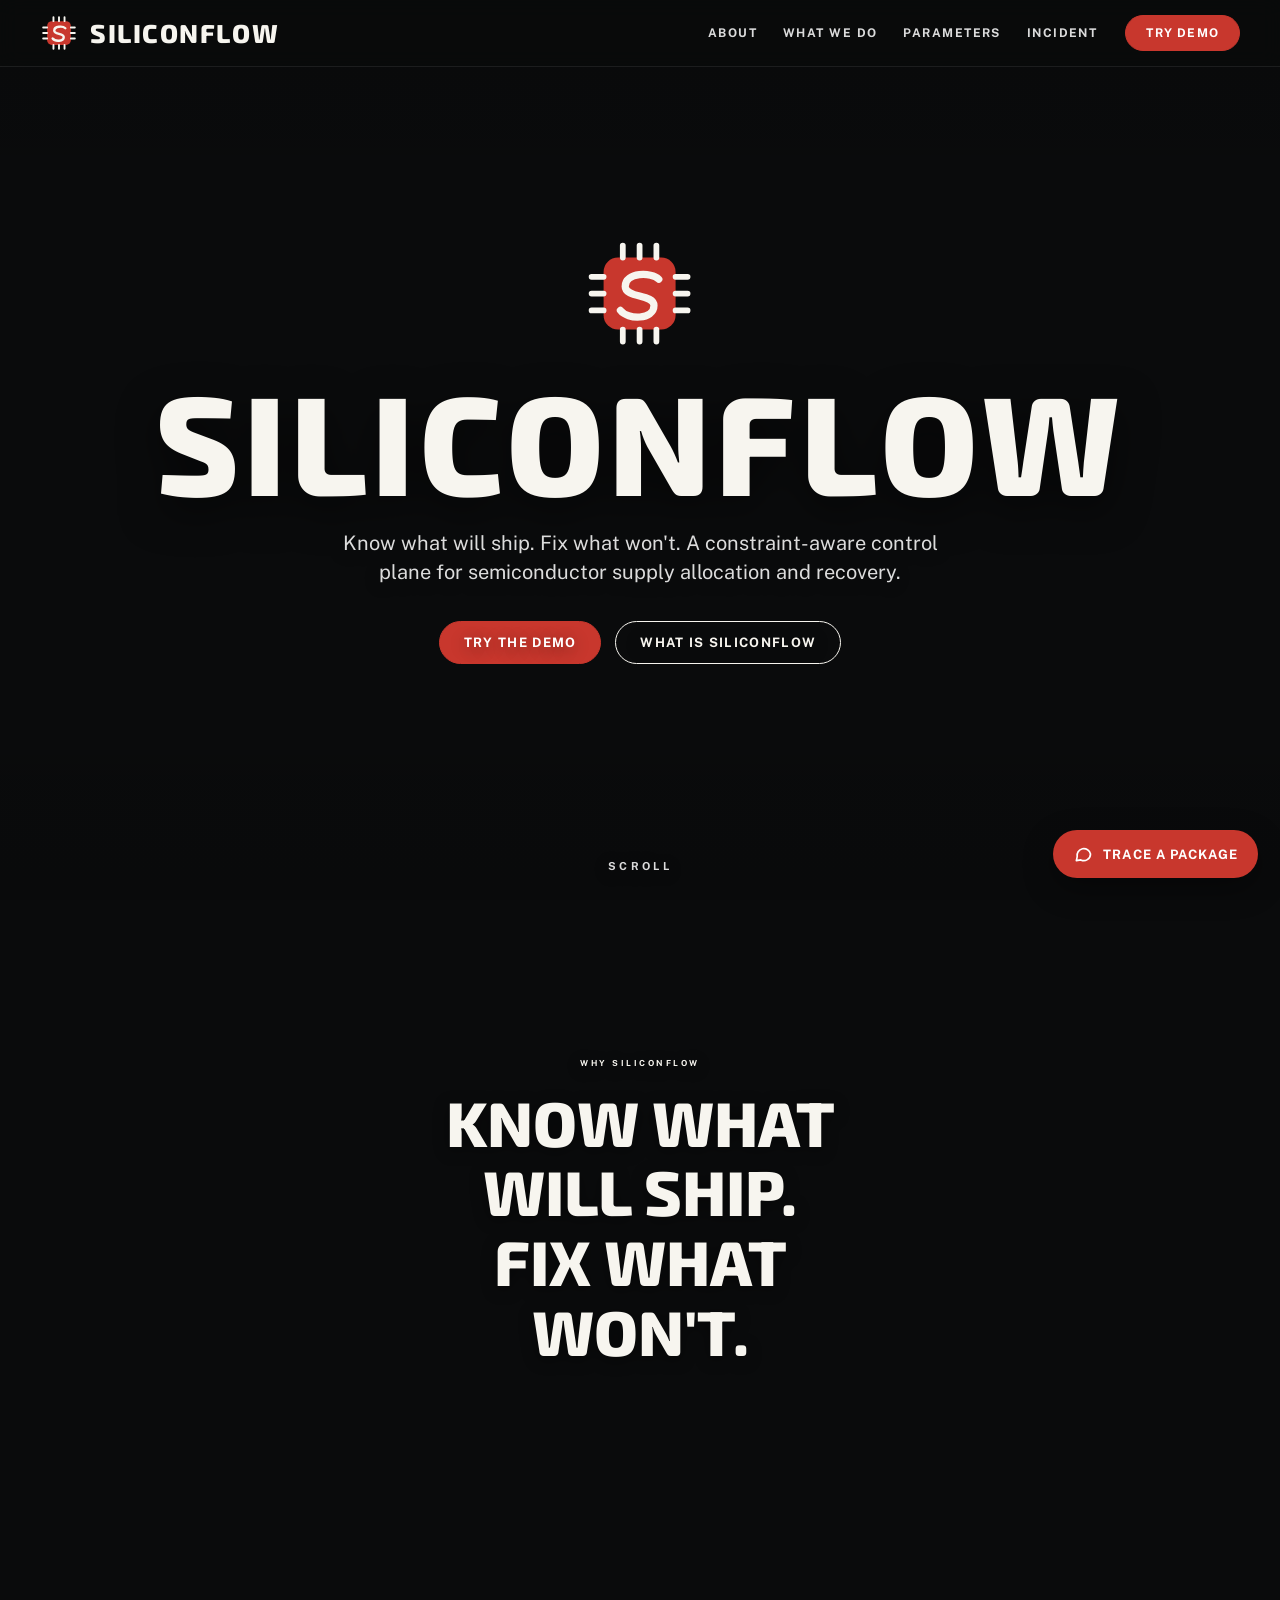
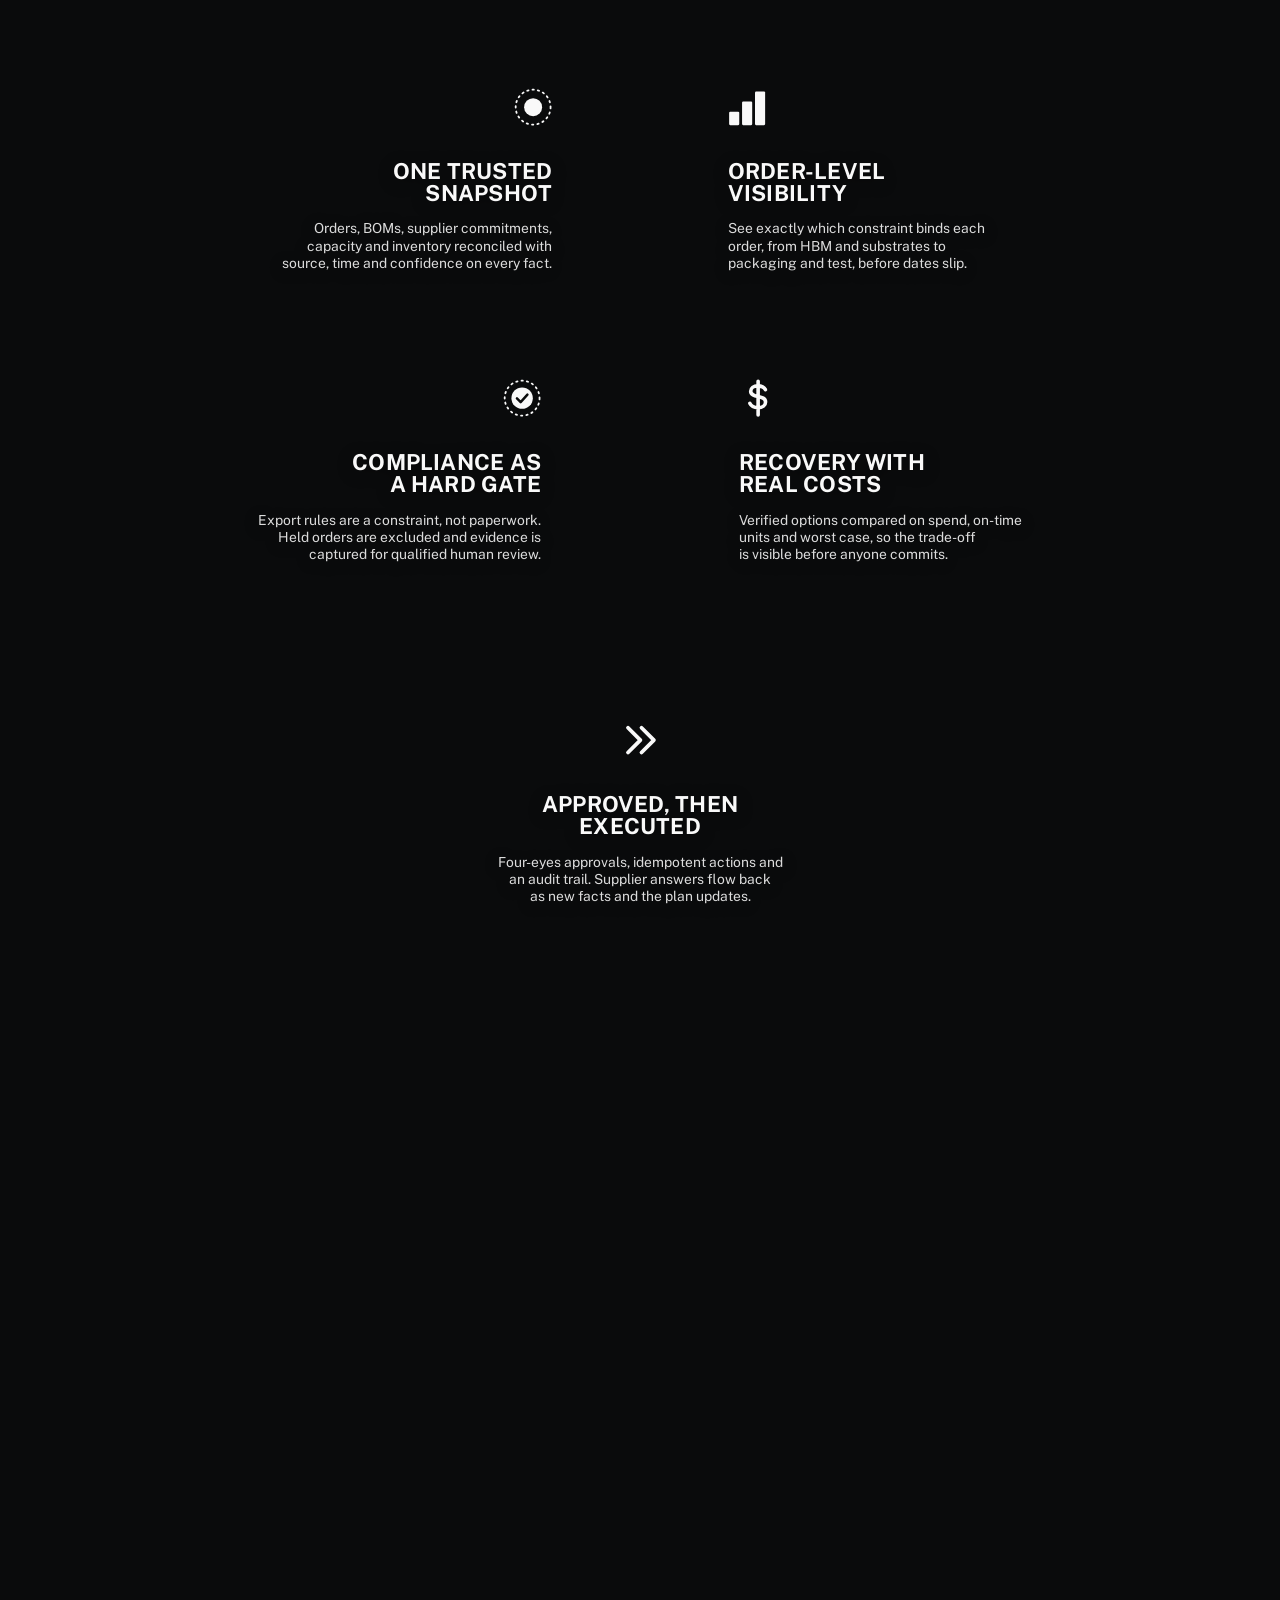
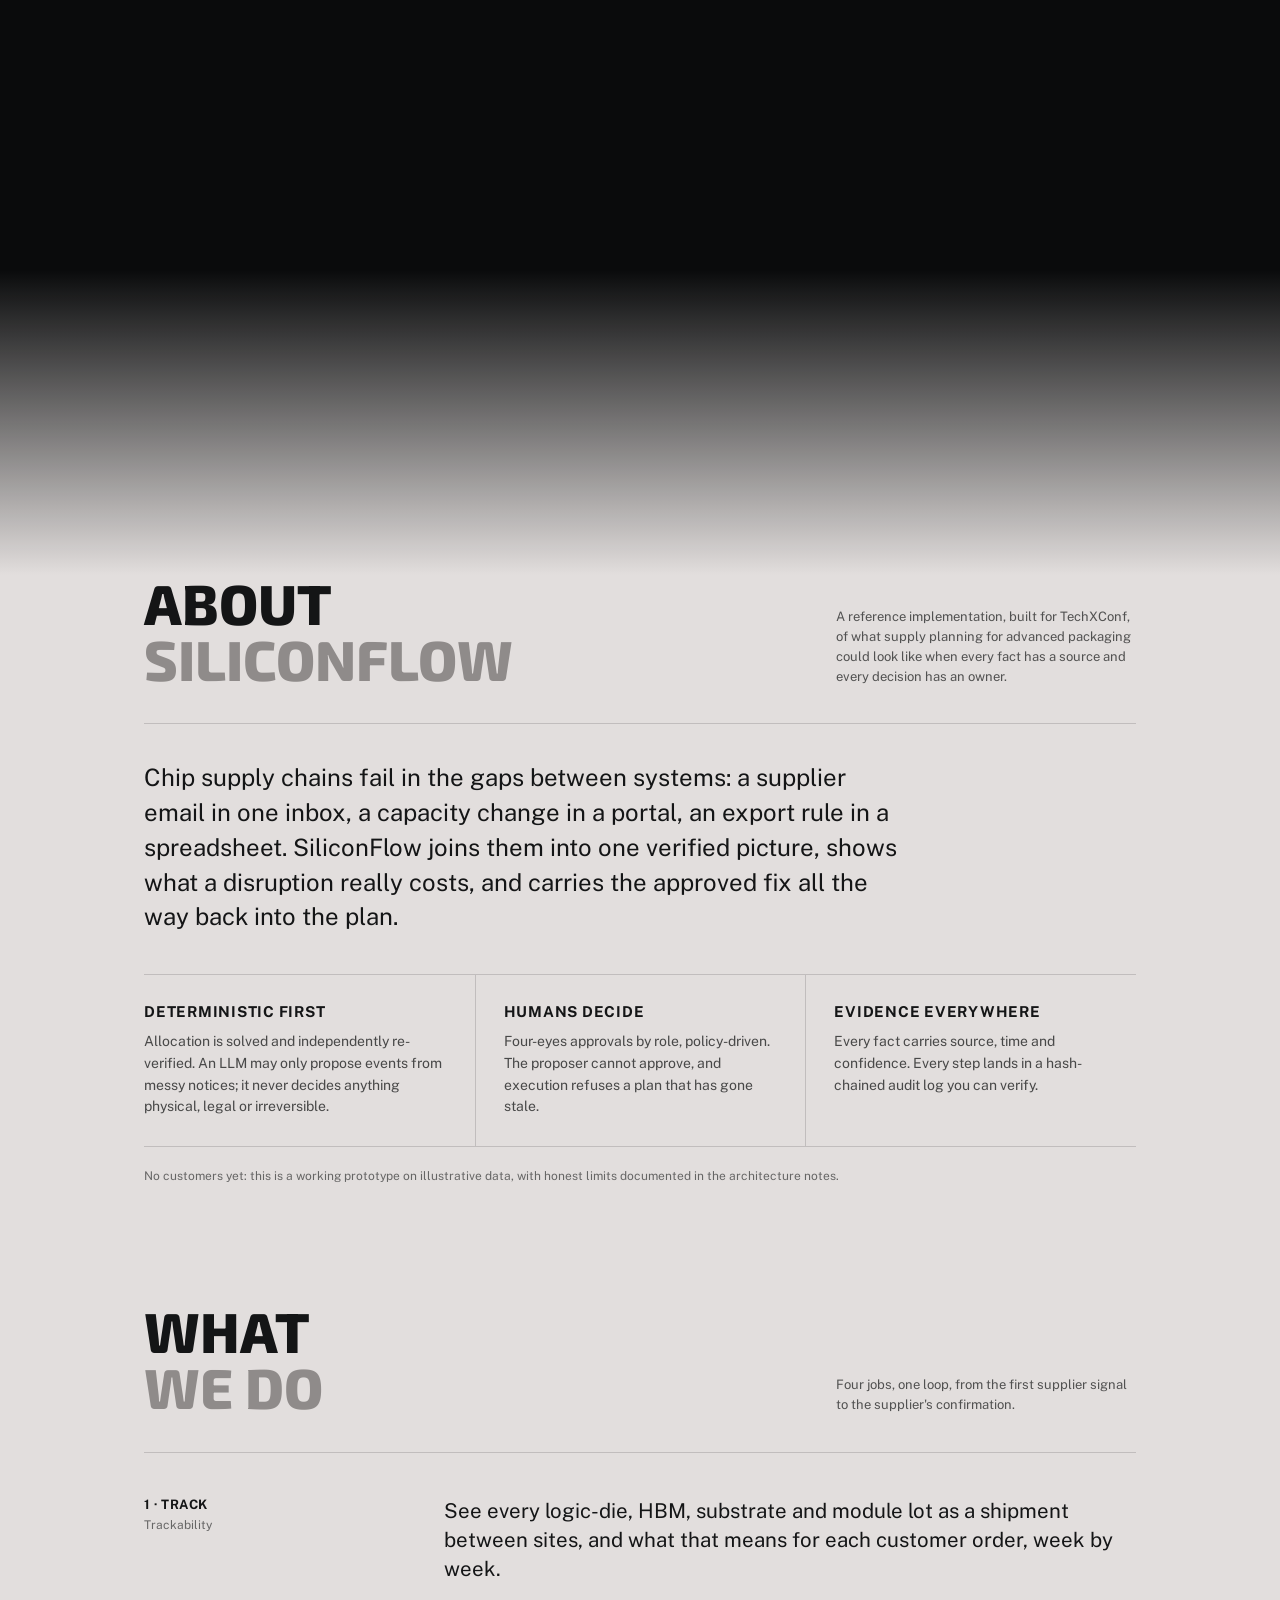
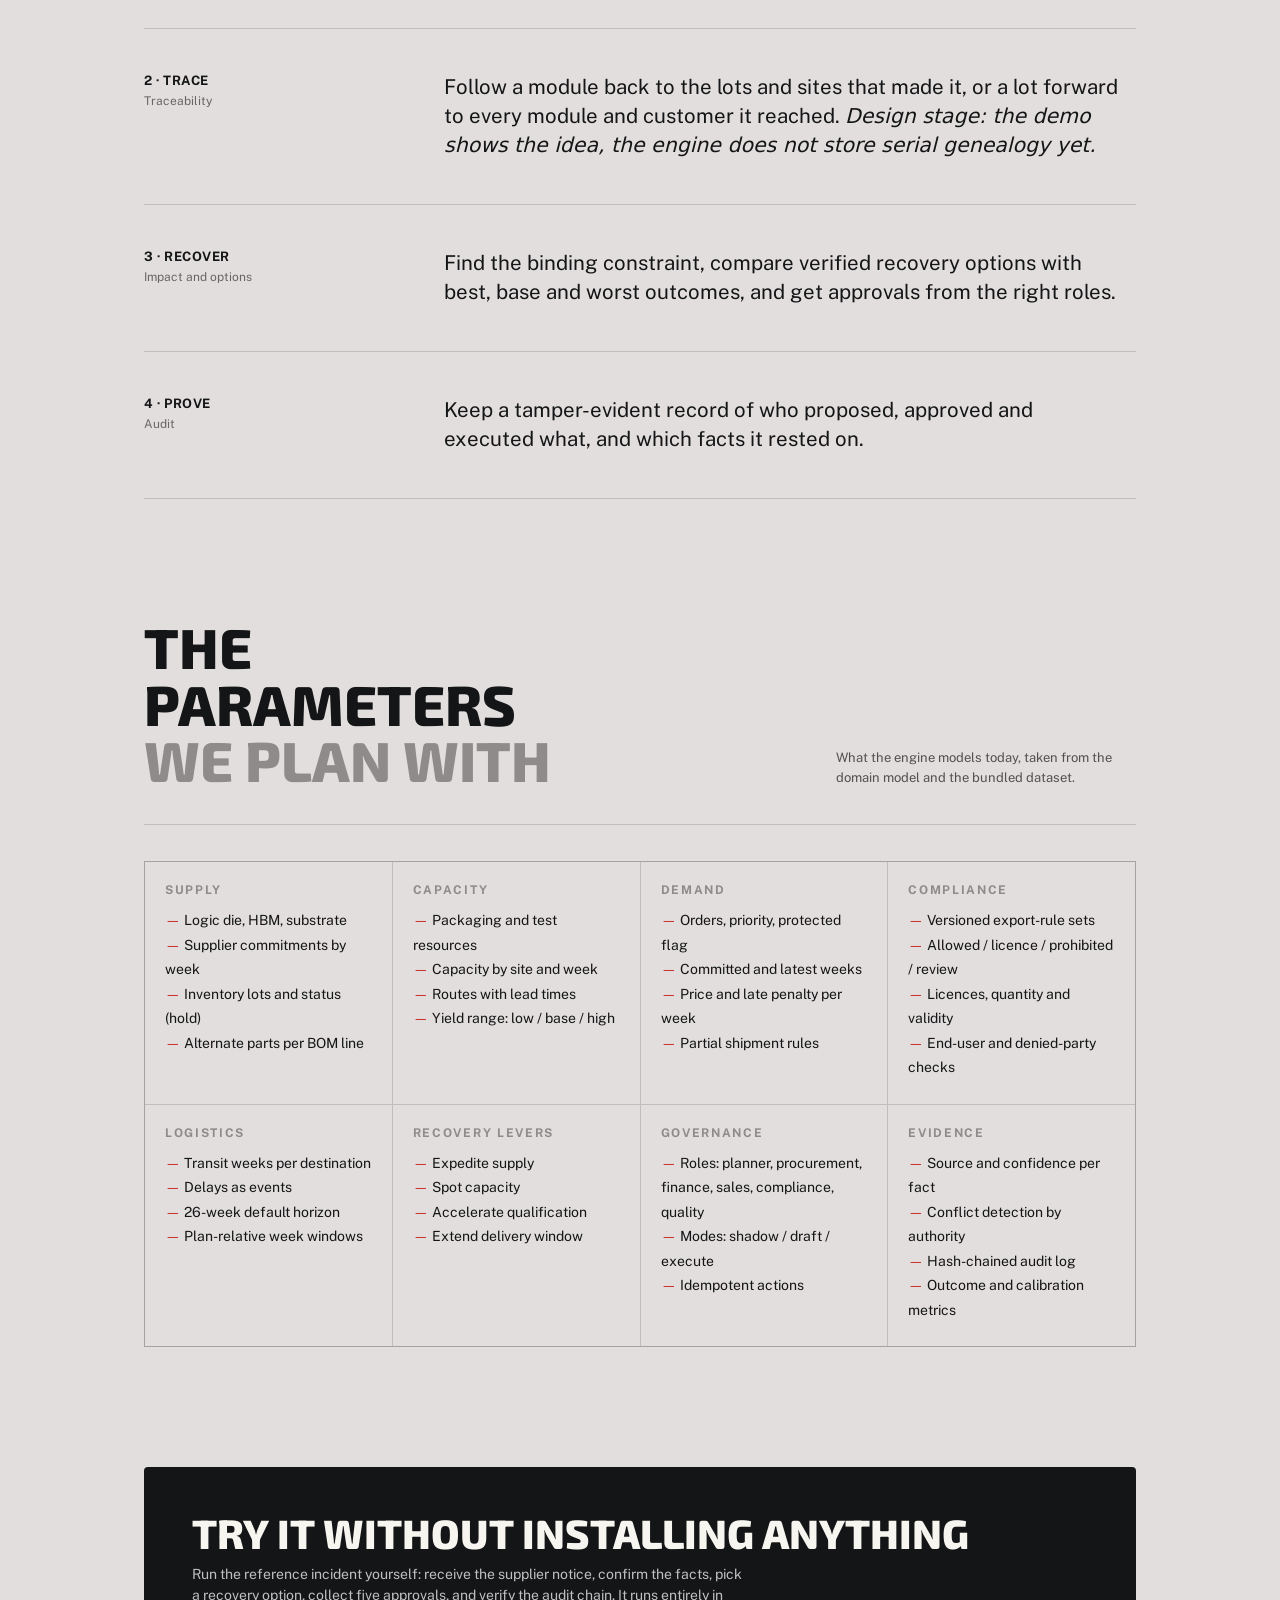
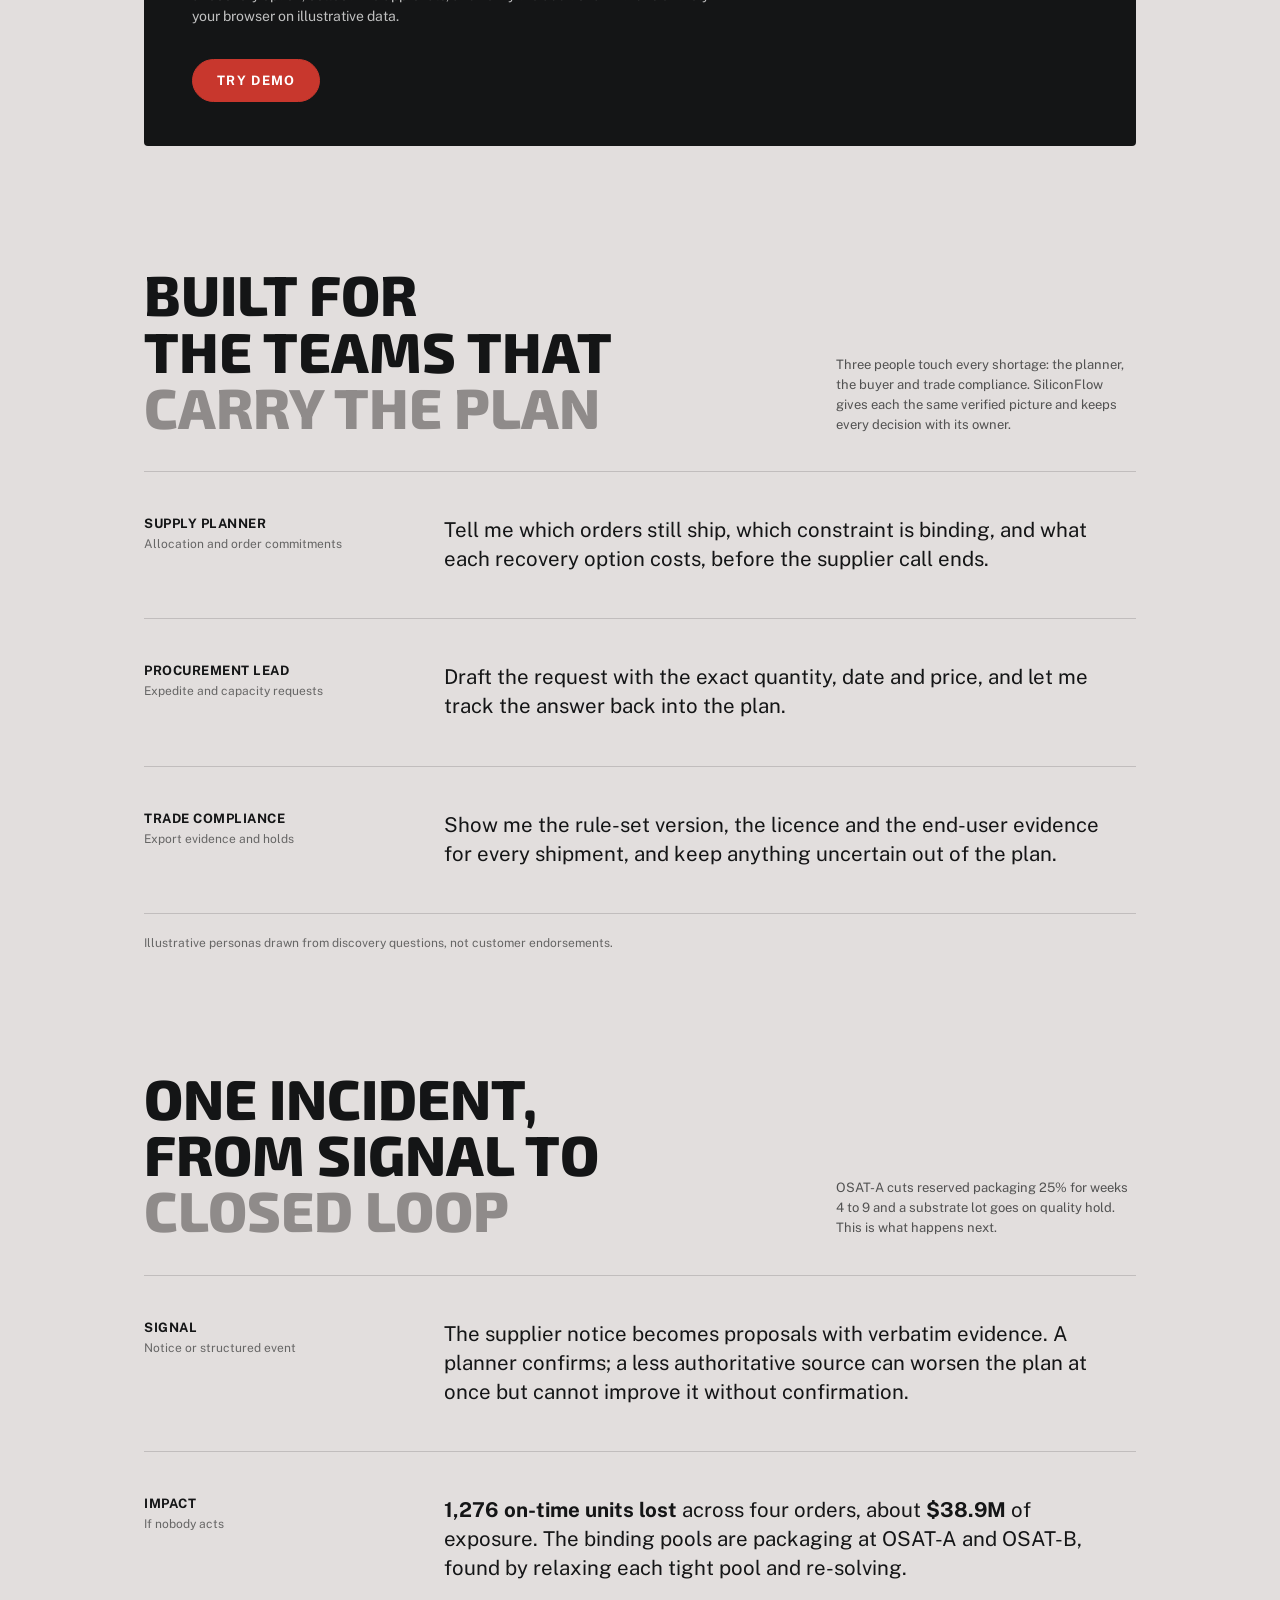
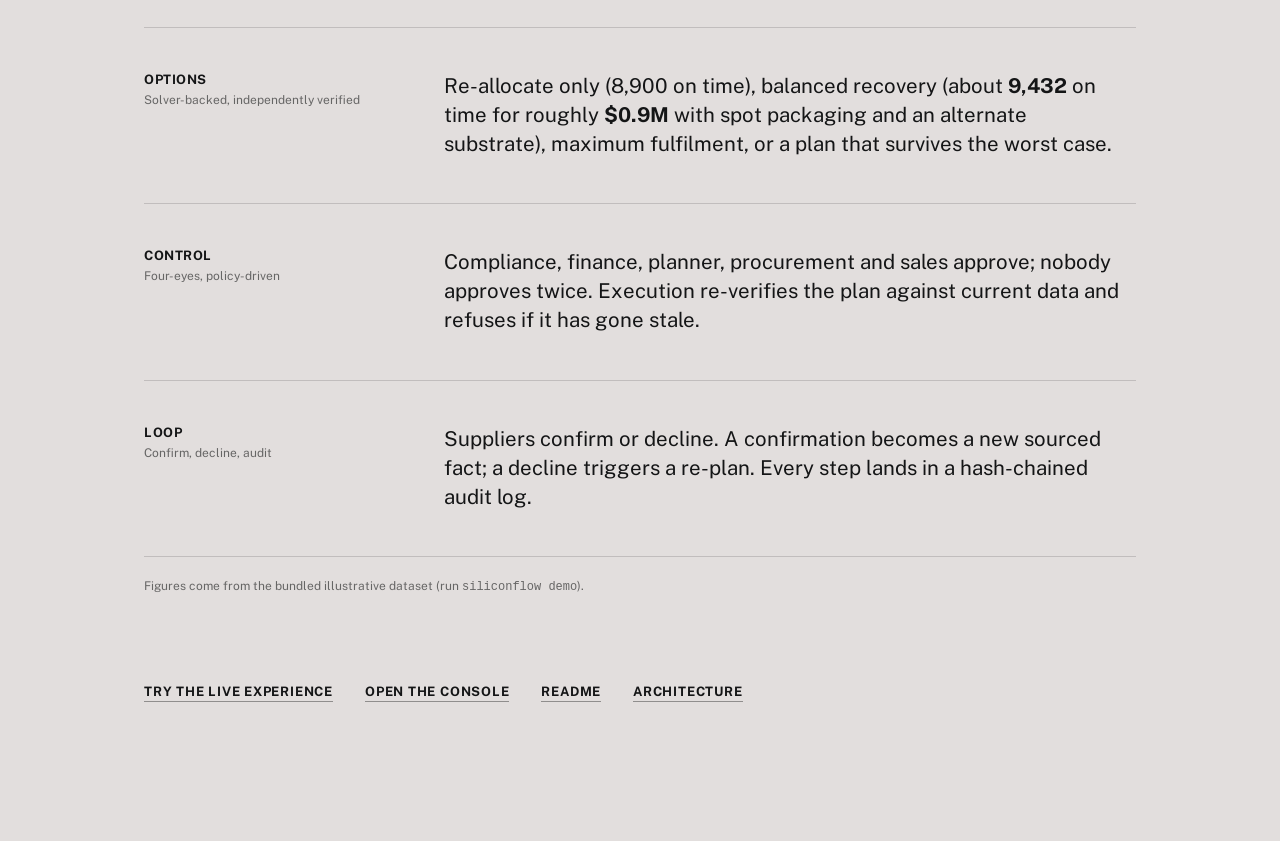
==== commit dd6ef3a5: "feat(ui): provenance chat widget on the landing page and Experience tab A self-mounting module (ui/c" ====
--- a/ui/index.html
+++ b/ui/index.html
@@ -376,5 +376,6 @@
   requestAnimationFrame(frame);
 })();
 </script>
+<script type="module" src="chat/chat.js"></script>
 </body>
 </html>
